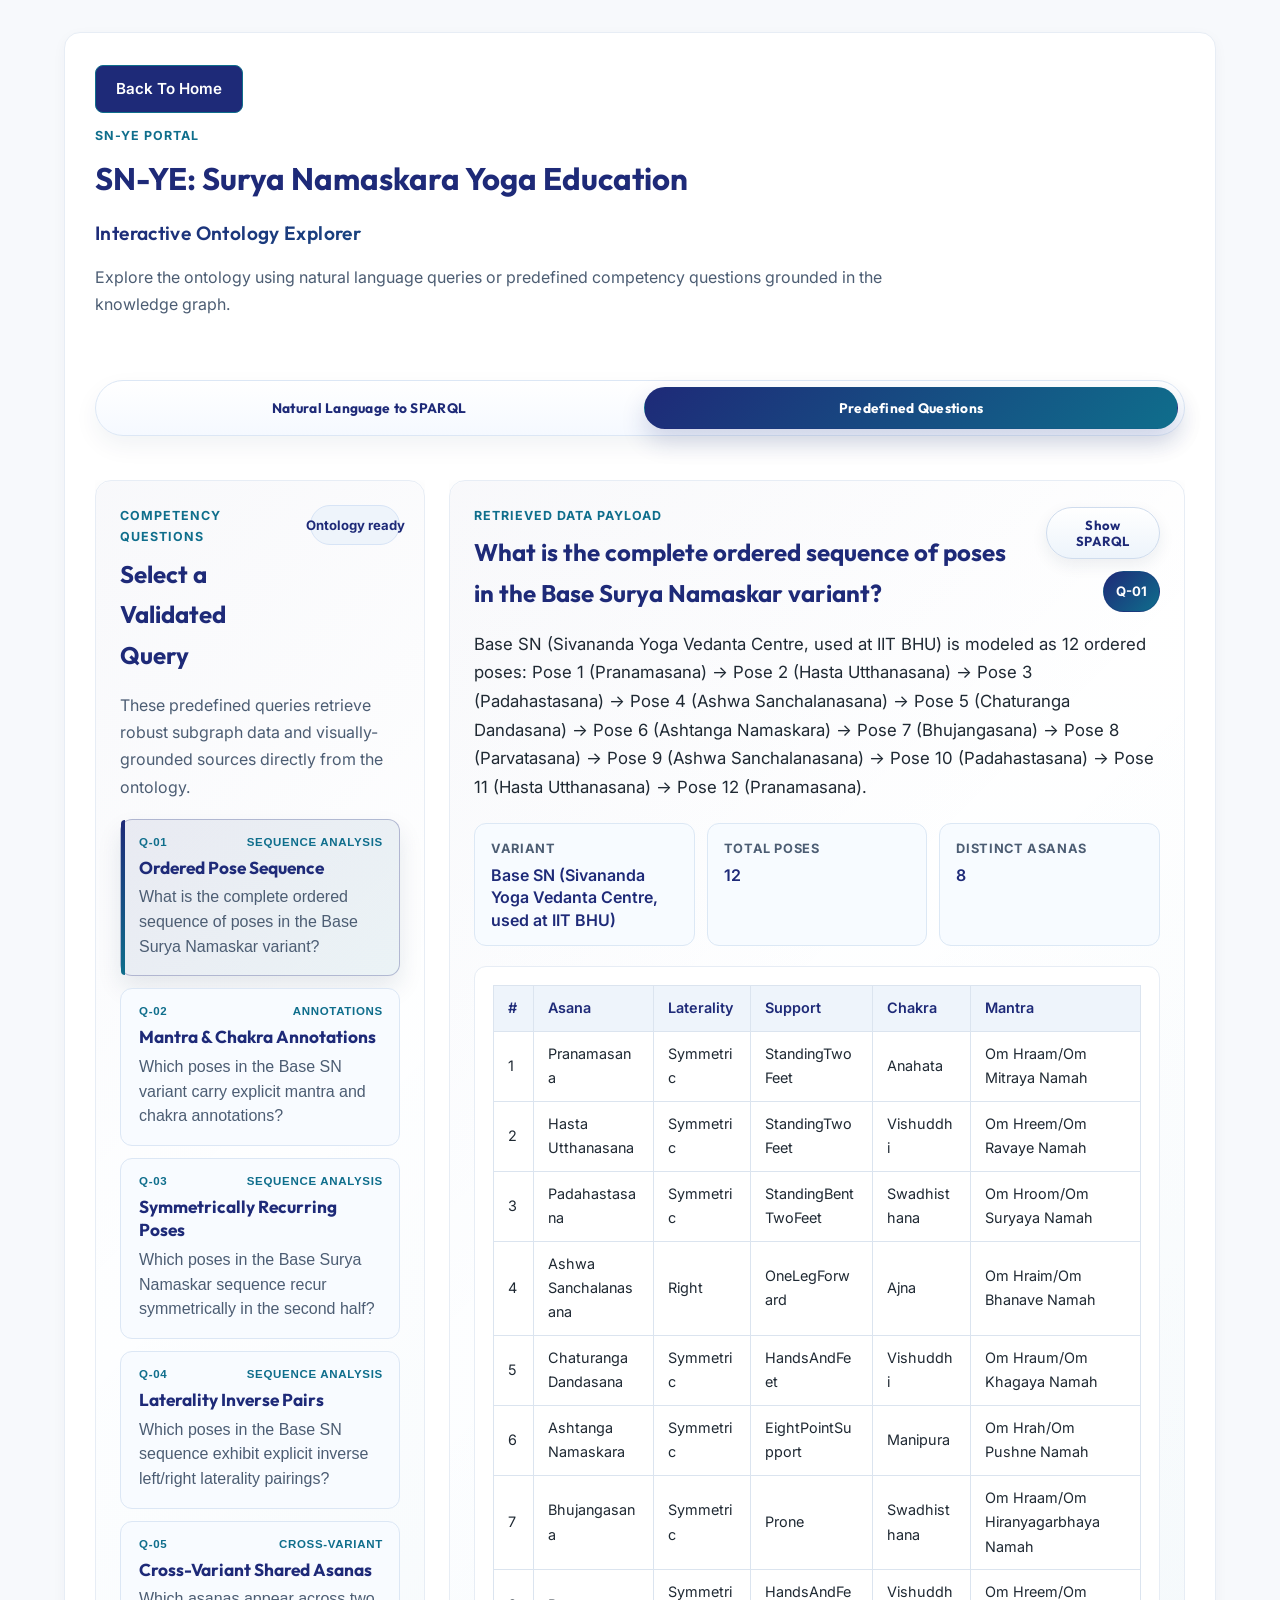
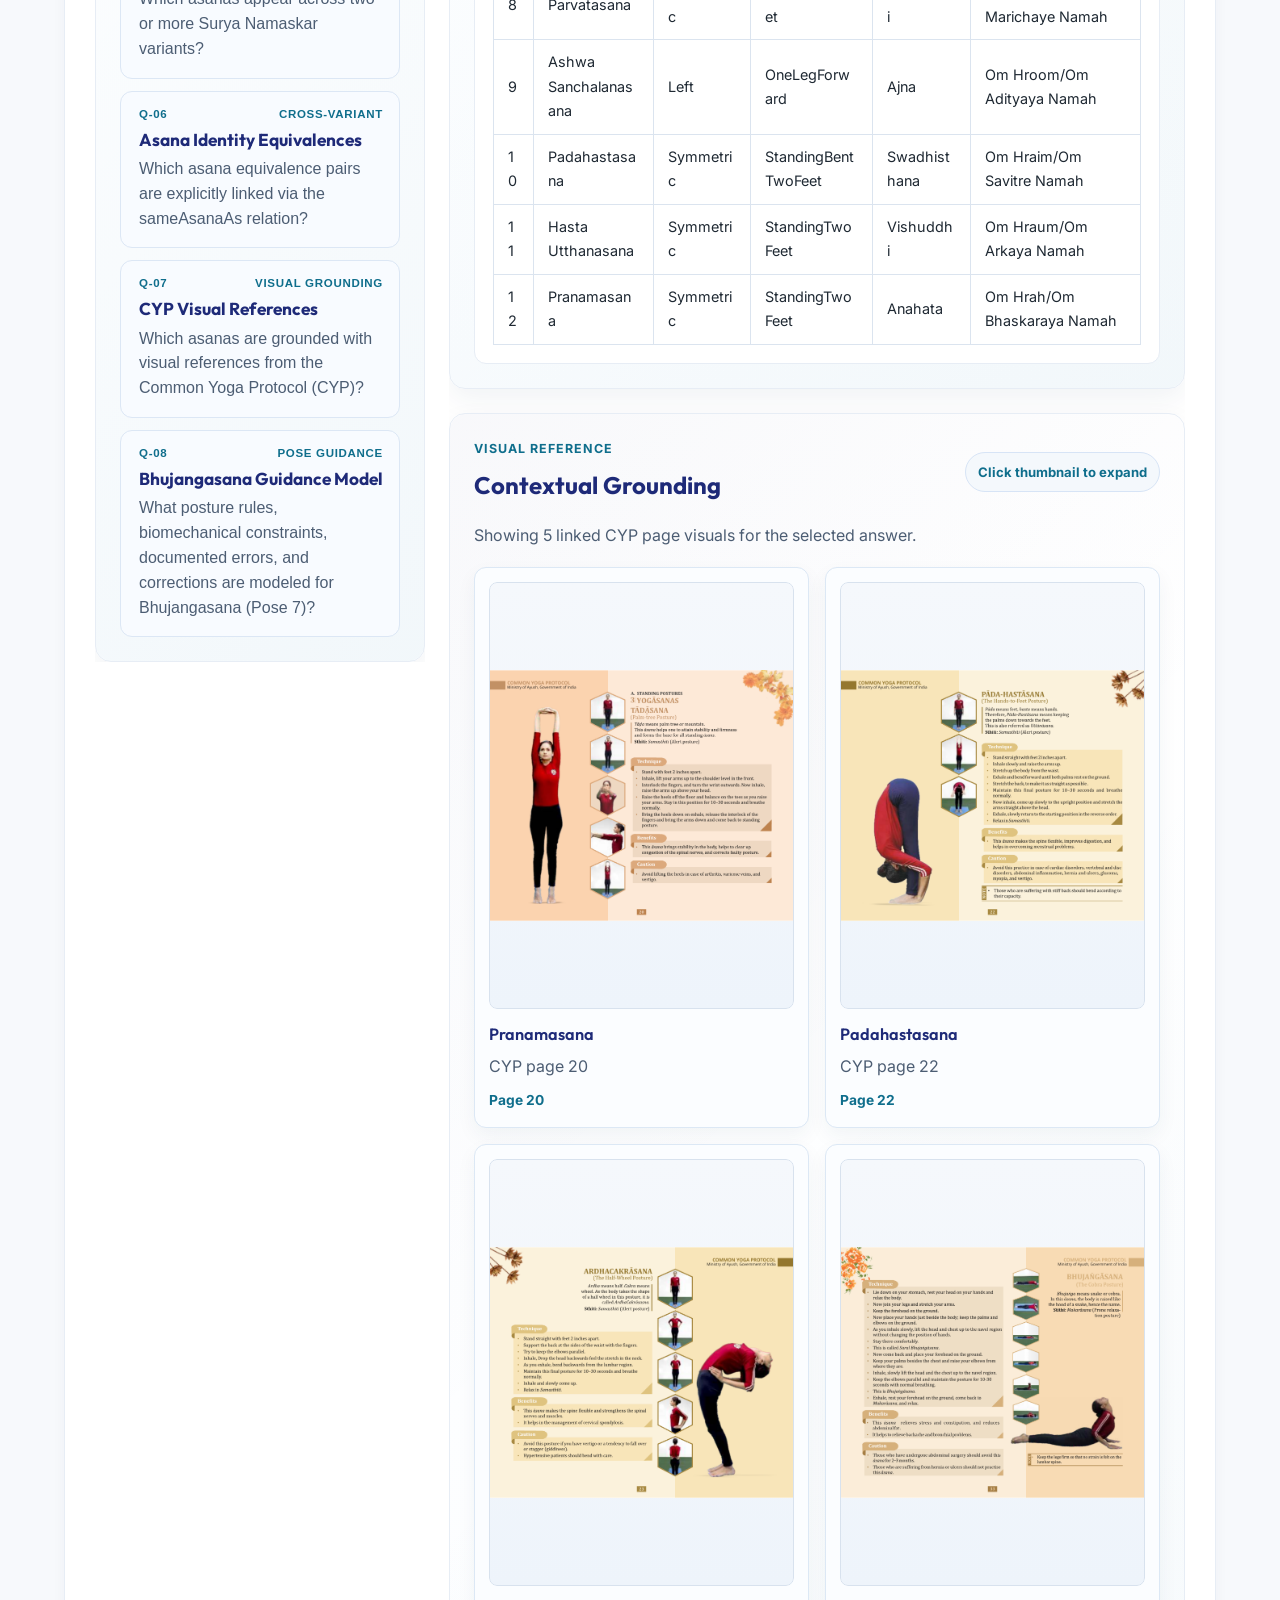
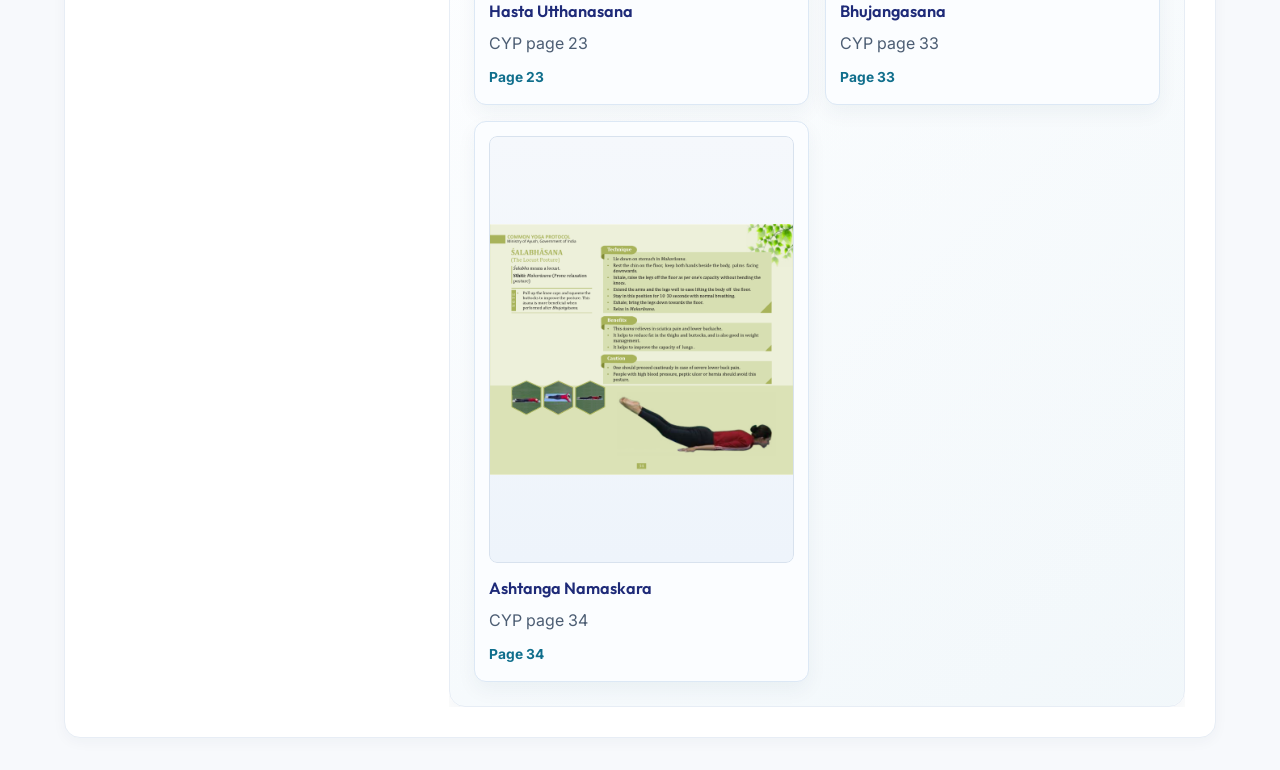
==== education.html @ 4c8fc82f "update" ====
<!DOCTYPE html>
<html lang="en">
<head>
  <meta charset="UTF-8" />
  <meta name="viewport" content="width=device-width, initial-scale=1.0" />
  <title>SN-YE | Surya Namaskar Yoga Education</title>
  <meta
    name="description"
    content="Surya Namaskar learning workspace with ontology-grounded answers and visual references."
  />
  <link rel="stylesheet" href="css/style.css" />
  <link rel="stylesheet" href="css/education.css" />
  <style>
    /* Ensure content centers nicely without sidebar layout */
    .education-content--workspace {
      margin-left: 0;
      width: 100%;
      padding: 32px 5vw;
    }
    .education-workspace-header {
      flex-direction: column;
      gap: 12px;
      margin-bottom: 24px;
    }
    .education-workspace-actions {
      align-self: flex-start;
    }
  </style>
</head>
<body class="education-page education-body education-body--workspace">
  <div class="container education-container education-container--workspace">
    <main class="content education-content education-content--workspace">
      <section
        class="visible education-workspace education-workspace--page"
        data-education-app
        data-ontology-src="models/master.owl?v=enrichment_v1"
        data-cyp-image-base="images/cyp-pages"
      >
        <div class="education-workspace-shell">
          <header class="education-workspace-header">
            <div class="education-workspace-actions">
              <a class="btn btn-outline" href="index.html">Back To Home</a>
            </div>
            <div class="education-workspace-heading">
              <p class="education-kicker">SN-YE Portal</p>
              <h1>SN-YE: Surya Namaskara Yoga Education</h1>
              <p class="education-subtitle">Interactive Ontology Explorer</p>
              <p class="education-panel-copy education-workspace-copy">
                Explore the ontology using natural language queries or predefined competency questions grounded in the knowledge graph.
              </p>
            </div>
          </header>

          <div class="education-workspace-switch" role="tablist" aria-label="Workspace mode" style="margin-bottom: 24px;">
            <button
              type="button"
              class="education-workspace-switch-button"
              id="education-mode-custom"
              data-workspace-mode="custom"
              aria-pressed="true"
            >
              Natural Language to SPARQL
            </button>
            <button
              type="button"
              class="education-workspace-switch-button"
              id="education-mode-predefined"
              data-workspace-mode="predefined"
              aria-pressed="false"
            >
              Predefined Questions
            </button>
          </div>

          <div class="education-layout-container">
            
            <!-- Natural Language Interface - Left/Right State Flow -->
            <div id="nl-interface-wrapper" class="education-layout" data-mode="custom" style="display: none; width: 100%;">
              
              <!-- LEFT PANE: Composer -->
              <aside class="education-questions-column" id="nl-interface-column">
                <div class="education-panel education-composer-panel" id="education-composer-panel" style="margin: 0; height: 100%;">
                  <div class="education-panel-header education-panel-header--spread">
                    <div>
                      <p class="education-kicker">Natural Language Interface</p>
                      <h2>Query the Knowledge Graph</h2>
                    </div>
                  </div>

                  <p class="education-panel-copy">
                    This framework interprets your natural language prompts and translates them into structured SPARQL queries against the Surya Namaskar Ontology. 
                  </p>

                  <form class="education-composer-form" id="education-ai-form" aria-label="Custom natural language question composer">
                    <div class="education-composer-config-grid">
                      <div class="education-composer-field">
                        <label class="education-composer-label" for="education-api-key">Gemini API key</label>
                        <input
                          id="education-api-key"
                          class="education-composer-input"
                          name="education-api-key"
                          type="password"
                          spellcheck="false"
                          autocomplete="off"
                          placeholder="Paste your Gemini API key"
                        />
                        <p class="education-panel-copy" style="margin-top: 8px; margin-bottom: 0; font-size: 0.92rem;">
                          Stored only in this browser via local storage. It is not committed to GitHub.
                        </p>
                      </div>
                      <div class="education-composer-field">
                        <label class="education-composer-label" for="education-ai-model">Model configuration</label>
                        <select id="education-ai-model" class="education-composer-select" name="education-ai-model">
                          <option value="gemma-4-31b-it" selected>gemma-4-31b-it</option>
                          <option value="gemma-4-26b-a4b-it">gemma-4-26b-a4b-it</option>
                          <option value="gemma-2-27b-it">gemma-2-27b-it</option>
                          <option value="gemini-2.5-flash">gemini-2.5-flash</option>
                          <option value="gemini-2.5-flash-lite">gemini-2.5-flash-lite</option>
                          <option value="gemini-2.5-pro">gemini-2.5-pro</option>
                          <option value="gemini-2.0-flash">gemini-2.0-flash</option>
                          <option value="gemini-1.5-pro">gemini-1.5-pro</option>
                        </select>
                      </div>
                    </div>

                    <label class="education-composer-label" for="education-ai-question">Input prompt</label>
                    <textarea
                      id="education-ai-question"
                      class="education-composer-input"
                      name="education-ai-question"
                      rows="4"
                      spellcheck="false"
                      placeholder="Type your natural language query here..."
                    ></textarea>

                    <div class="education-composer-actions" aria-label="Composer actions">
                      <button type="button" class="education-composer-button education-composer-button--ghost" id="education-ai-clear">Clear</button>
                      <button type="button" class="education-composer-button education-composer-button--primary" id="education-ai-generate">Send request</button>
                    </div>
                    <div id="education-nl-error" class="education-error" hidden style="margin-top: 16px; color: var(--text-color); background: rgba(255, 0, 0, 0.1); padding: 8px; border-radius: var(--radius-sm); border-left: 4px solid red;"></div>
                  </form>
                </div>
              </aside>

              <!-- RIGHT PANE: 3-State Display Flow -->
              <div class="education-response-column">
                
                <!-- STATE 1: Welcome / Example Questions -->
                <div id="nl-state-welcome" class="education-panel nl-state-panel" style="display: flex;">
                  <div class="education-panel-header">
                    <div>
                      <p class="education-kicker">Getting Started</p>
                      <h2>Example Queries</h2>
                    </div>
                  </div>
                  <div class="education-panel-copy" style="flex: 1;">
                    <p>Select a model and enter a natural language prompt on the left to begin generating custom queries dynamically. If you're not sure where to start, try these tested examples:</p>
                    <ul style="margin-top: 16px; margin-left: 20px; line-height: 1.6; color: var(--text-color);">
                      <li>"What is the ordered sequence of poses in the Base Surya Namaskar (Sivananda) variant?"</li>
                      <li>"What rules and common errors are documented for Bhujangasana (Pose 7)?"</li>
                      <li>"Which poses in Base SN carry mantra and chakra annotations?"</li>
                      <li>"Compare the pose counts across all three variants (Base SN, V1, V2, V3)."</li>
                      <li>"Which asanas are shared across multiple variants?"</li>
                      <li>"What is the ordered pose sequence for V1 (Krishnamacharya)?"</li>
                      <li>"Which poses exhibit inverse left/right laterality pairings?"</li>
                      <li>"Which asanas have linked CYP (Common Yoga Protocol) visual references?"</li>
                    </ul>
                  </div>
                </div>

                <!-- STATE 2: SPARQL Generation Review -->
                <div id="nl-state-sparql" class="education-panel nl-state-panel" style="display: none;">
                  <div class="education-panel-header education-panel-header--spread">
                    <div>
                      <p class="education-kicker">Generated SPARQL Query</p>
                      <h2>Query Review</h2>
                    </div>
                    <button type="button" class="education-inline-button education-inline-button--primary" id="education-ai-run">Run Query</button>
                  </div>
                  <pre id="education-nl-sparql" class="education-code" style="flex: 1; border-radius: var(--radius-sm); margin-top: 8px;"></pre>
                </div>

                <!-- STATE 3: Analysis & Results -->
                <div id="nl-state-results" class="education-panel education-answer-panel nl-state-panel" style="display: none;">
                  <div class="education-panel-header education-panel-header--spread">
                    <div>
                      <p class="education-kicker">Data Artifact</p>
                      <h2>Execution Results</h2>
                    </div>
                    <button type="button" class="education-inline-button education-inline-button--ghost" id="nl-toggle-sparql">View SPARQL</button>
                  </div>

                  <button type="button" class="education-composer-button education-composer-button--primary" id="education-ai-explain" style="margin-bottom: 24px;">
                    Generate NL Explanation
                  </button>

                  <!-- The purple highlight box for LLM explanation -->
                  <div class="llm-explanation-box" id="education-nl-explanation" style="display: none; margin-top: 0; margin-bottom: 24px;">
                    <strong>Explanation:</strong> <span id="education-nl-explanation-text"></span>
                  </div>

                  <div class="education-facts" id="education-nl-facts" aria-label="Answer facts"></div>
                  <div class="education-sections" id="education-nl-sections" aria-label="Answer details"></div>
                </div>

              </div>

            </div>

            <!-- Predefined Questions Layout (Left questions, Right answers) -->
            <div id="predefined-interface-wrapper" class="education-layout" data-mode="predefined" style="display: none; width: 100%;">
              <aside class="education-questions-column">
                <div class="education-panel education-panel--fill" id="education-predefined-panel" style="margin: 0; height: 100%;">
                  <div class="education-panel-header">
                    <div>
                      <p class="education-kicker">Competency Questions</p>
                      <h2>Select a Validated Query</h2>
                    </div>
                    <span class="education-status-pill" id="education-status">Loading ontology</span>
                  </div>

                  <p class="education-panel-copy">
                    These predefined queries retrieve robust subgraph data and visually-grounded sources directly from the ontology.
                  </p>

                  <div id="education-question-list" class="education-question-list" aria-label="Suggested education questions"></div>
                </div>
              </aside>

              <div class="education-response-column">
                <div class="education-panel education-answer-panel">
                  <div class="education-panel-header education-panel-header--spread">
                    <div>
                      <p class="education-kicker">Retrieved Data Payload</p>
                      <h2 id="education-answer-title">Select a query...</h2>
                    </div>
                    <div class="education-answer-header-actions">
                      <button
                        type="button"
                        class="education-answer-toggle"
                        id="education-answer-view-toggle"
                        aria-pressed="false"
                      >
                        Show Ontology Data Object
                      </button>
                      <span class="education-question-id" id="education-active-question-id">-</span>
                    </div>
                  </div>

                  <div class="education-answer-scroll" id="education-answer-content">
                    <p id="education-answer-text" class="education-answer-lede"></p>
                    <div id="education-facts" class="education-facts" aria-label="Answer facts"></div>
                    <div id="education-sections" class="education-sections" aria-label="Answer details"></div>
                    <div id="education-error" class="education-error" hidden></div>
                  </div>

                  <div class="education-query-view" id="education-query-view" hidden>
                    <div class="education-query-box">
                      <div class="education-query-box-header">
                        <p class="education-kicker">Source SPARQL Template</p>
                        <div class="education-query-actions">
                          <span class="education-query-note" id="education-query-note">Local evaluation</span>
                          <button type="button" class="education-inline-button" id="education-query-run" disabled aria-disabled="true">Examine Evaluator execution</button>
                        </div>
                      </div>
                      <pre id="education-sparql" class="education-code"></pre>
                    </div>
                  </div>
                </div>

                <div class="education-panel education-visual-panel" id="education-visual-panel">
                  <div class="education-panel-header education-panel-header--spread">
                    <div>
                      <p class="education-kicker">Visual Reference</p>
                      <h2>Contextual Grounding</h2>
                    </div>
                    <span class="education-status-pill education-status-pill--subtle">Click thumbnail to expand</span>
                  </div>

                  <div class="education-visual-scroll">
                    <p id="education-visual-note" class="education-panel-copy">
                      Visual references directly attached to the modeled entities will be displayed here.
                    </p>
                    <div id="education-visuals" class="education-visuals" aria-label="Linked CYP visual references"></div>
                  </div>
                </div>
              </div>
            </div>

          </div>
        </div>
      </section>
    </main>
  </div>

  <div
    class="education-lightbox"
    id="education-lightbox"
    hidden
    aria-hidden="true"
    role="dialog"
    aria-label="Expanded CYP page visual"
  >
    <button
      type="button"
      class="education-lightbox-close"
      id="education-lightbox-close"
      aria-label="Close expanded visual"
    >
      ×
    </button>
    <figure class="education-lightbox-figure">
      <img id="education-lightbox-image" alt="" />
      <figcaption id="education-lightbox-caption"></figcaption>
    </figure>
  </div>

  <script src="js/ontology-graph.js"></script>
  <script src="js/education-data.js"></script>
  <script src="js/education-ai.js"></script>
  <script src="js/education.js"></script>
</body>
</html>
---- css/style.css ----
@import url('https://fonts.googleapis.com/css2?family=Inter:wght@300;400;500;600;700&family=Outfit:wght@400;600;800&display=swap');

:root {
  --bg-color: #f7f9fc;
  --panel-bg: #ffffff;
  --panel-border: #e7edf5;
  --text-primary: #1f2933;
  --text-secondary: #4c5d73;
  --accent-color: #1e2a78;
  --accent-secondary: #0f6e8c;
  
  --font-main: 'Inter', "Segoe UI", Arial, sans-serif;
  --font-heading: 'Outfit', "Segoe UI", Arial, sans-serif;
  
  --transition-smooth: all 0.3s ease;
  --radius-lg: 16px;
  --radius-md: 12px;
  --radius-sm: 8px;
}

* {
  margin: 0;
  padding: 0;
  box-sizing: border-box;
}

body {
  font-family: var(--font-main);
  background-color: var(--bg-color);
  color: var(--text-primary);
  line-height: 1.7;
  overflow-x: hidden;
}

.bg-blobs {
  display: none;
}

/* Layout */
.container {
  display: flex;
  min-height: 100vh;
  margin: 0;
}

/* Sidebar */
.sidebar {
  width: 280px;
  position: fixed;
  height: 100vh;
  padding: 32px 24px;
  background: linear-gradient(180deg, #1e2a78 0%, #16324f 100%);
  color: #ffffff;
  display: flex;
  flex-direction: column;
  z-index: 100;
  box-shadow: 2px 0 14px rgba(0, 0, 0, 0.08);
  overflow-y: auto;
}

.sidebar-brand {
  margin-bottom: 40px;
}

.sidebar h2 {
  font-family: var(--font-heading);
  font-size: 1.4rem;
  font-weight: 700;
  color: #ffffff;
  line-height: 1.3;
  border-bottom: none;
  padding-bottom: 0;
  margin-bottom: 0;
}

.sidebar nav {
  display: flex;
  flex-direction: column;
  gap: 8px;
}

.sidebar nav a {
  color: #e5eefc;
  text-decoration: none;
  font-size: 0.95rem;
  font-weight: 500;
  padding: 10px 14px;
  border-radius: var(--radius-sm);
  transition: var(--transition-smooth);
  display: flex;
  align-items: center;
}

.sidebar nav a:hover, .sidebar nav a.active {
  background: rgba(255, 255, 255, 0.12);
  color: #ffffff;
  transform: translateX(4px);
}

/* Main Content */
.content {
  flex: 1;
  margin-left: 280px;
  padding: 50px 5vw;
  max-width: 1800px; /* allows dynamic wider expansion */
  width: 100%;
}

/* Keyword Highlights */
.keyword-highlight {
  background-color: #eef4fb;
  color: #0f6e8c;
  padding: 2px 6px;
  border-radius: 4px;
  font-weight: 600;
}

section {
  background: var(--panel-bg);
  border: 1px solid var(--panel-border);
  border-radius: var(--radius-lg);
  padding: 32px 40px;
  margin-bottom: 32px;
  box-shadow: 0 4px 14px rgba(22, 50, 79, 0.04);
  opacity: 1;
  transform: translateY(0);
}

.tab-section {
  display: none;
}

.tab-section.active-tab {
  display: block;
  opacity: 1;
  transform: translateY(0);
}

h1 {
  font-family: var(--font-heading);
  font-size: 2.5rem;
  font-weight: 700;
  color: var(--accent-color);
  margin-bottom: 8px;
}

h2 {
  font-family: var(--font-heading);
  font-size: 1.8rem;
  font-weight: 700;
  color: var(--accent-color);
  margin-bottom: 24px;
  padding-bottom: 12px;
  border-bottom: 2px solid #dce7f5;
}

h3 {
  font-family: var(--font-heading);
  font-size: 1.3rem;
  font-weight: 600;
  margin-bottom: 12px;
  margin-top: 24px;
  color: var(--accent-secondary);
}

p, li {
  font-size: 1rem;
  color: var(--text-primary);
  margin-bottom: 14px;
}

ul {
  padding-left: 24px;
  margin-bottom: 20px;
}

ul li {
  margin-bottom: 8px;
}

strong {
  color: var(--accent-color);
  font-weight: 600;
}

/* Glass Panels (Now solid boxes) */
.glass-panel {
  background: #f9fbfe;
  border: 1px solid #dfe8f3;
  border-radius: var(--radius-md);
  padding: 24px;
  margin-bottom: 24px;
}

/* Buttons */
.btn {
  display: inline-flex;
  align-items: center;
  justify-content: center;
  padding: 10px 20px;
  background: linear-gradient(135deg, #1e2a78 0%, #0f6e8c 100%);
  color: #ffffff;
  text-decoration: none;
  font-weight: 600;
  font-size: 0.95rem;
  border-radius: var(--radius-sm);
  transition: var(--transition-smooth);
  border: none;
  cursor: pointer;
}

.btn:hover {
  transform: translateY(-2px);
  box-shadow: 0 6px 16px rgba(30, 42, 120, 0.15);
  opacity: 0.95;
}

.btn-outline {
  background: transparent;
  border: 1px solid var(--accent-secondary);
  color: var(--accent-secondary);
}

.btn-outline:hover {
  background: var(--accent-secondary);
  color: #ffffff;
}

/* Files Grid */
.files-grid {
  display: grid;
  grid-template-columns: repeat(auto-fit, minmax(280px, 1fr));
  gap: 20px;
}

/* SPARQL Queries & Data Tables */
.query-block {
  margin-bottom: 24px;
  background: #ffffff;
  border: 1px solid var(--panel-border);
  border-radius: var(--radius-md);
  overflow: hidden;
  box-shadow: 0 2px 8px rgba(22, 50, 79, 0.03);
}

.query-header {
  padding: 16px 20px;
  background: #f9fbfe;
  border-bottom: 1px solid var(--panel-border);
  cursor: pointer;
  display: flex;
  justify-content: space-between;
  align-items: center;
  transition: background 0.2s ease;
}

.query-header:hover {
  background: #f0f4f9;
}

.query-header h3 {
  margin: 0;
  font-size: 1.1rem;
  color: var(--accent-color);
}

.query-icon {
  transition: transform 0.3s ease;
  color: var(--accent-color);
}

.query-content {
  display: grid;
  grid-template-columns: 1fr 1fr;
  max-height: 0;
  overflow: hidden;
  transition: max-height 0.4s ease;
}

.query-block.open .query-content {
  max-height: 2000px;
}

.query-block.open .query-icon {
  transform: rotate(180deg);
}

.code-box {
  padding: 20px;
  border-right: 1px solid var(--panel-border);
  background: #f4f7fb;
}

.code-box pre {
  font-family: 'Courier New', Courier, monospace;
  font-size: 0.9rem;
  color: #1f2933;
  overflow-x: auto;
  white-space: pre-wrap;
}

.code-box code {
  color: #1e2a78;
  background: transparent;
  padding: 0;
}

.data-box {
  padding: 20px;
  background: #ffffff;
}

.data-box h4 {
  font-family: var(--font-heading);
  font-size: 1rem;
  color: var(--accent-color);
  margin-bottom: 12px;
  display: flex;
  align-items: center;
  gap: 8px;
}

table {
  width: 100%;
  border-collapse: collapse;
  font-size: 0.9rem;
}

th, td {
  padding: 10px 14px;
  text-align: left;
  border: 1px solid #dbe4ef;
}

th {
  background: #eef4fb;
  color: var(--accent-color);
  font-weight: 600;
}

td {
  color: var(--text-primary);
  word-break: break-word;
}

tr:hover td {
  background: #f9fbfe;
}

/* Image Visuals */
.visual-block {
  text-align: center;
  margin-bottom: 30px;
  background: #f9fbfe;
  border: 1px solid #dfe8f3;
  border-radius: var(--radius-md);
  padding: 24px;
}

.visual-block img {
  width: 100%;
  max-width: 450px;
  border-radius: var(--radius-sm);
  border: 1px solid #d8e2ee;
  box-shadow: 0 4px 12px rgba(22, 50, 79, 0.08);
  display: block;
  margin: 16px auto 0 auto;
}

/* Responsive */
@media (max-width: 992px) {
  .sidebar {
    width: 240px;
  }
  .content {
    margin-left: 240px;
    padding: 30px 40px;
  }
  .query-content {
    grid-template-columns: 1fr;
  }
  .code-box {
    border-right: none;
    border-bottom: 1px solid var(--panel-border);
  }
}

@media (max-width: 768px) {
  .container {
    flex-direction: column;
  }
  .sidebar {
    position: relative;
    width: 100%;
    height: auto;
    padding: 20px;
    box-shadow: none;
  }
  .content {
    margin-left: 0;
    padding: 20px;
  }
}

/* Ontology Cards */
.cards-grid {
  display: grid;
  grid-template-columns: repeat(auto-fill, minmax(240px, 1fr));
  gap: 16px;
  margin-bottom: 32px;
}

.ontology-card {
  background: #ffffff;
  border-radius: var(--radius-sm);
  padding: 16px 20px;
  box-shadow: 0 2px 8px rgba(22, 50, 79, 0.04);
  border: 1px solid var(--panel-border);
  transition: var(--transition-smooth);
}

.ontology-card:hover {
  transform: translateY(-2px);
  box-shadow: 0 6px 16px rgba(22, 50, 79, 0.08);
}

.ontology-card h4 {
  font-family: var(--font-heading);
  font-size: 1.05rem;
  color: var(--text-primary);
  margin-bottom: 6px;
  margin-top: 0;
}

.ontology-card p {
  font-size: 0.9rem;
  color: var(--text-secondary);
  line-height: 1.5;
  margin-bottom: 0;
}

.ontology-card.border-blue {
  border-top: 4px solid #1e2a78;
  background: linear-gradient(to bottom, #f3f6fc, #ffffff);
}
.ontology-card.border-blue h4 { color: #1e2a78; }

.ontology-card.border-green {
  border-top: 4px solid #0f6e8c;
  background: linear-gradient(to bottom, #f0f7f9, #ffffff);
}
.ontology-card.border-green h4 { color: #0f6e8c; }

.ontology-card.border-orange {
  border-top: 4px solid #d97706;
  background: linear-gradient(to bottom, #fff8f0, #ffffff);
}
.ontology-card.border-orange h4 { color: #d97706; }

/* Metadata & Use Case Enhancements */
.metadata-grid {
  display: grid;
  grid-template-columns: repeat(auto-fit, minmax(200px, 1fr));
  gap: 16px;
  margin-bottom: 24px;
}
.meta-card {
  background: #ffffff;
  border: 1px solid var(--panel-border);
  padding: 16px;
  border-radius: var(--radius-sm);
  border-left: 4px solid var(--accent-color);
}
.meta-card span {
  display: block;
  font-size: 0.85rem;
  color: var(--text-secondary);
  text-transform: uppercase;
  letter-spacing: 0.5px;
  margin-bottom: 4px;
  font-weight: 600;
}
.meta-card strong {
  font-size: 1.1rem;
  color: var(--text-primary);
}

.namespace-list {
  background: #f4f7fb;
  padding: 16px;
  border-radius: var(--radius-sm);
  border: 1px solid var(--panel-border);
}
.namespace-list p { margin-bottom: 8px; font-weight: 600; color: var(--accent-color); }
.namespace-list ul { margin: 0; list-style: none; padding: 0; }
.namespace-list li { margin-bottom: 8px; font-family: 'Courier New', monospace; font-size: 0.9rem; border-bottom: 1px dashed #dce7f5; padding-bottom: 8px; }
.namespace-list li:last-child { border-bottom: none; margin-bottom: 0; padding-bottom: 0; }
.namespace-list code { font-weight: 700; display: inline-block; width: 60px; }

.variant-tags {
  display: flex;
  flex-wrap: wrap;
  gap: 10px;
  margin-top: 16px;
}
.tag {
  background: #eef4fb;
  color: var(--accent-secondary);
  padding: 8px 16px;
  border-radius: 20px;
  font-size: 0.95rem;
  font-weight: 500;
  border: 1px solid #dce7f5;
  transition: all 0.2s ease;
}
.tag:hover {
  background: var(--accent-secondary);
  color: white;
}

.usecase-grid {
  display: grid;
  grid-template-columns: repeat(auto-fill, minmax(320px, 1fr));
  gap: 20px;
}
.usecase-card {
  display: flex;
  align-items: flex-start;
  gap: 16px;
  background: #ffffff;
  padding: 24px;
  border-radius: var(--radius-md);
  border: 1px solid var(--panel-border);
  transition: var(--transition-smooth);
}
.usecase-card:hover {
  transform: translateY(-4px);
  box-shadow: 0 8px 24px rgba(22, 50, 79, 0.08);
  border-color: #0f6e8c;
}
.usecase-icon {
  font-size: 1.8rem;
  background: #f9fbfe;
  width: 54px;
  height: 54px;
  display: flex;
  align-items: center;
  justify-content: center;
  border-radius: 50%;
  flex-shrink: 0;
  border: 1px solid #e7edf5;
}
.usecase-card p {
  margin: 0;
  font-weight: 500;
  line-height: 1.5;
  color: var(--text-primary);
}

/* Visuals Grid layout */
.visuals-grid {
  display: grid;
  grid-template-columns: 1fr 1fr;
  gap: 32px;
}
.visual-block {
  margin-top: 0 !important;
  margin-bottom: 0 !important;
  display: flex;
  flex-direction: column;
}
.visual-block img {
  max-width: 100% !important;
  margin-top: 16px;
  background: white;
}
@media (max-width: 1200px) {
  .visuals-grid {
    grid-template-columns: 1fr;
  }
}

/* Lightbox Modal */
.lightbox {
  display: none;
  position: fixed;
  z-index: 9999;
  padding-top: 50px;
  left: 0;
  top: 0;
  width: 100%;
  height: 100%;
  background-color: rgba(0, 0, 0, 0.9);
  overflow: auto;
}
.lightbox-content {
  margin: auto;
  display: block;
  max-width: 90%;
  max-height: 90vh;
  object-fit: contain;
  animation: zoomIn 0.3s ease;
}
.lightbox-close {
  position: absolute;
  top: 30px;
  right: 40px;
  color: #fff;
  font-size: 40px;
  font-weight: bold;
  cursor: pointer;
  transition: 0.2s;
}
.lightbox-close:hover {
  color: #bbb;
}
@keyframes zoomIn {
  from {transform: scale(0.9); opacity: 0;}
  to {transform: scale(1); opacity: 1;}
}

.expandable-img {
  cursor: zoom-in;
  transition: transform 0.2s;
}
.expandable-img:hover {
  transform: scale(1.02);
  box-shadow: 0 8px 24px rgba(22, 50, 79, 0.12);
}

.btn {
  display: inline-block;
  padding: 10px 20px;
  background: var(--accent-color);
  color: #ffffff !important;
  text-decoration: none;
  border-radius: var(--radius-sm);
  font-weight: 600;
  font-size: 0.95rem;
  transition: all 0.2s ease;
  margin-top: 4px;
}
.btn:hover {
  background: var(--accent-secondary);
  transform: translateY(-1px);
}

.btn-sm {
  padding: 6px 14px;
  font-size: 0.85rem;
  font-weight: 500;
  display: inline-block;
}
---- css/education.css ----
.education-page,
.education-body--landing,
.education-body--workspace {
  min-height: 100%;
  overflow-x: hidden;
  overflow-y: auto;
}

.education-container {
  min-height: 100vh;
  height: auto;
}

.education-sidebar {
  z-index: 120;
}

.education-content {
  position: relative;
}

.education-content--landing,
.education-content--workspace {
  display: flex;
  align-items: stretch;
  min-height: auto;
  height: auto;
  max-width: 100%;
  padding: 32px 4.5vw;
  overflow: visible;
}

.education-overview--landing,
.education-workspace--page {
  width: 100%;
  max-width: 100%;
  min-height: 0;
  margin-bottom: 0;
  opacity: 1;
  transform: none;
}

.education-sidebar-card {
  margin-top: 18px;
  padding: 18px;
  border: 1px solid rgba(255, 255, 255, 0.14);
  border-radius: var(--radius-md);
  background: rgba(255, 255, 255, 0.08);
  box-shadow: inset 0 1px 0 rgba(255, 255, 255, 0.05);
}

.education-sidebar-card p:last-child {
  margin-bottom: 0;
}

.education-sidebar-label {
  margin-bottom: 8px;
  color: #dbe7ff;
  font-size: 0.78rem;
  font-weight: 700;
  letter-spacing: 0.08em;
  text-transform: uppercase;
}

.education-sidebar-card p,
.education-sidebar-card code {
  color: #f1f6ff;
}

.education-sidebar-tags {
  display: flex;
  flex-wrap: wrap;
  gap: 8px;
}

.education-sidebar-tags span {
  padding: 7px 12px;
  border-radius: 999px;
  background: rgba(255, 255, 255, 0.14);
  border: 1px solid rgba(255, 255, 255, 0.16);
  color: #ffffff;
  font-size: 0.82rem;
  font-weight: 600;
}

.education-overview {
  position: relative;
  overflow: auto;
}

.education-overview::before {
  content: "";
  position: absolute;
  right: -140px;
  top: -90px;
  width: 360px;
  height: 360px;
  border-radius: 50%;
  background: radial-gradient(circle, rgba(15, 110, 140, 0.16), transparent 68%);
  pointer-events: none;
}

.education-overview::after {
  content: "";
  position: absolute;
  left: -120px;
  bottom: -140px;
  width: 320px;
  height: 320px;
  border-radius: 50%;
  background: radial-gradient(circle, rgba(30, 42, 120, 0.1), transparent 70%);
  pointer-events: none;
}

.education-landing-shell {
  position: relative;
  z-index: 1;
  display: flex;
  flex-direction: column;
  gap: 24px;
  width: 100%;
  max-width: 100%;
  min-height: 100%;
}

.education-landing-hero {
  display: grid;
  grid-template-columns: minmax(0, 1.35fr) minmax(320px, 0.95fr);
  gap: 24px;
  align-items: stretch;
}

.education-landing-copy {
  display: flex;
  flex-direction: column;
}

.education-subtitle {
  max-width: 760px;
  color: var(--accent-color);
  font-family: var(--font-heading);
  font-size: 1.2rem;
  font-weight: 600;
  letter-spacing: 0.02em;
  margin-top: 4px;
  background: linear-gradient(135deg, #1e2a78 0%, #0f6e8c 100%);
  -webkit-background-clip: text;
  -webkit-text-fill-color: transparent;
  background-clip: text;
}

.education-intro-panel {
  position: relative;
  overflow: hidden;
}

.education-intro-panel::after {
  content: "";
  position: absolute;
  inset: 0;
  background: linear-gradient(90deg, rgba(30, 42, 120, 0.03), transparent 42%, rgba(15, 110, 140, 0.05));
  pointer-events: none;
}

.education-cta-row {
  display: flex;
  flex-wrap: wrap;
  gap: 14px;
}

.education-landing-summary {
  display: grid;
  gap: 16px;
}

.education-landing-grid {
  display: grid;
  grid-template-columns: repeat(3, minmax(0, 1fr));
  gap: 16px;
}

.education-highlight-card {
  padding: 22px;
  border-radius: var(--radius-lg);
  border: 1px solid #dce7f5;
  background: linear-gradient(180deg, #ffffff 0%, #f9fcff 100%);
  box-shadow: 0 10px 28px rgba(22, 50, 79, 0.05);
}

.education-highlight-card span {
  display: inline-block;
  margin-bottom: 10px;
  color: var(--accent-secondary);
  font-size: 0.78rem;
  font-weight: 700;
  letter-spacing: 0.08em;
  text-transform: uppercase;
}

.education-highlight-card strong {
  display: block;
  margin-bottom: 8px;
  color: var(--accent-color);
  font-family: var(--font-heading);
  font-size: 1.3rem;
  line-height: 1.25;
}

.education-highlight-card p {
  margin-bottom: 0;
  color: var(--text-secondary);
}

.education-highlight-card--primary {
  background: linear-gradient(135deg, rgba(30, 42, 120, 0.08), rgba(15, 110, 140, 0.1));
  border-color: rgba(30, 42, 120, 0.2);
}

.education-journey-panel {
  margin-bottom: 0;
}

.education-journey-header {
  display: flex;
  align-items: flex-start;
  justify-content: space-between;
  gap: 16px;
  margin-bottom: 20px;
}

.education-journey-header h2 {
  margin-bottom: 0;
  padding-bottom: 0;
  border-bottom: none;
}

.education-journey-grid {
  display: grid;
  grid-template-columns: repeat(3, minmax(0, 1fr));
  gap: 16px;
}

.education-journey-card {
  padding: 20px;
  border-radius: var(--radius-md);
  border: 1px solid #dce8f5;
  background: #ffffff;
}

.education-journey-step {
  display: inline-flex;
  align-items: center;
  justify-content: center;
  width: 42px;
  height: 42px;
  border-radius: 999px;
  background: linear-gradient(135deg, #1e2a78 0%, #0f6e8c 100%);
  color: #ffffff;
  font-family: var(--font-heading);
  font-size: 0.95rem;
  font-weight: 700;
}

.education-journey-card h3 {
  margin-top: 16px;
  margin-bottom: 10px;
  color: var(--accent-color);
  font-size: 1.02rem;
}

.education-journey-card p {
  margin-bottom: 0;
  color: var(--text-secondary);
}

.education-feature-card {
  height: 100%;
}

.education-feature-card h2 {
  margin-bottom: 12px;
  padding-bottom: 0;
  border-bottom: none;
  font-size: 1.28rem;
  line-height: 1.3;
}

.education-feature-card p:last-child {
  margin-bottom: 0;
  color: var(--text-secondary);
}

.education-workspace--page {
  padding: 28px 30px 30px;
  overflow: visible;
}

.education-workspace-shell {
  display: flex;
  flex-direction: column;
  gap: 20px;
  width: 100%;
  max-width: 100%;
  min-height: 0;
}

.education-landing-hero > *,
.education-layout > *,
.education-response-column > *,
.education-workspace-header > *,
.education-panel-header > * {
  min-width: 0;
}

.education-workspace-header {
  display: flex;
  align-items: flex-start;
  justify-content: space-between;
  gap: 24px;
}

.education-workspace-header h1 {
  max-width: 920px;
  margin-bottom: 12px;
  font-size: 2.1rem;
}

.education-workspace-heading {
  max-width: 920px;
}

.education-workspace-copy {
  max-width: 860px;
  margin-bottom: 0;
}

.education-workspace-actions {
  display: flex;
  align-items: flex-start;
  justify-content: flex-end;
}

.education-layout {
  display: grid;
  gap: 24px;
  align-items: start;
}

.education-layout[data-mode="predefined"] {
  grid-template-columns: minmax(290px, 330px) minmax(0, 1fr);
  max-width: 100%;
}

.education-layout[data-mode="custom"] {
  display: grid;
  grid-template-columns: 30% 1fr;
  gap: 24px;
  max-width: 100%;
}

.education-questions-column,
.education-response-column {
  min-height: 0;
  min-width: 0;
  max-width: 100%;
  overflow: hidden;
}

.education-layout[data-mode="custom"] > .education-questions-column {
  width: 100%;
  max-width: 100%;
  overflow: visible;
}

.education-layout[data-mode="custom"] > .education-response-column {
  width: 100%;
  max-width: 100%;
  overflow-x: auto;
}

.education-questions-column {
  display: grid;
  gap: 18px;
  align-content: start;
}

.education-workspace-switch {
  display: inline-grid;
  grid-template-columns: repeat(2, minmax(0, 1fr));
  gap: 8px;
  padding: 6px;
  border: 1px solid #dce7f5;
  border-radius: 999px;
  background: linear-gradient(180deg, #ffffff 0%, #f5f9ff 100%);
  box-shadow: 0 10px 24px rgba(22, 50, 79, 0.06);
}

.education-workspace-switch-button {
  display: inline-flex;
  align-items: center;
  justify-content: center;
  min-height: 42px;
  padding: 9px 16px;
  border: 1px solid transparent;
  border-radius: 999px;
  background: transparent;
  color: var(--accent-color);
  font-family: var(--font-heading);
  font-size: 0.86rem;
  font-weight: 700;
  letter-spacing: 0.02em;
  cursor: pointer;
  transition: background 0.2s ease, color 0.2s ease, box-shadow 0.2s ease, transform 0.2s ease;
}

.education-workspace-switch-button:hover {
  transform: translateY(-1px);
}

.education-workspace-switch-button[aria-pressed="true"] {
  background: linear-gradient(135deg, #1e2a78 0%, #0f6e8c 100%);
  color: #ffffff;
  box-shadow: 0 12px 24px rgba(30, 42, 120, 0.18);
}

.education-response-column {
  display: grid;
  gap: 24px;
  align-content: start;
}

.education-panel {
  position: relative;
  padding: 24px;
  border: 1px solid var(--panel-border);
  border-radius: var(--radius-lg);
  background: linear-gradient(180deg, #ffffff 0%, #fbfdff 100%);
  box-shadow: 0 10px 28px rgba(22, 50, 79, 0.06);
  overflow-x: auto;
}

.education-panel::before {
  content: "";
  position: absolute;
  inset: 0;
  border-radius: inherit;
  background: linear-gradient(135deg, rgba(30, 42, 120, 0.03), transparent 40%, rgba(15, 110, 140, 0.04));
  pointer-events: none;
}

.education-composer-panel,
.education-runtime-panel {
  overflow: hidden;
  isolation: isolate;
}

.education-composer-panel .education-panel-header--spread {
  flex-direction: column;
  align-items: flex-start;
}

.education-composer-panel::after,
.education-runtime-panel::after {
  content: "";
  position: absolute;
  pointer-events: none;
  opacity: 0.8;
  animation: educationPanelDrift 14s ease-in-out infinite;
}

.education-composer-panel::after {
  right: -72px;
  bottom: -94px;
  width: 220px;
  height: 220px;
  border-radius: 50%;
  background: radial-gradient(circle, rgba(15, 110, 140, 0.14), transparent 70%);
}

.education-runtime-panel::after {
  top: -78px;
  right: -38px;
  width: 280px;
  height: 180px;
  border-radius: 42%;
  background: radial-gradient(circle, rgba(30, 42, 120, 0.12), transparent 72%);
}

.education-panel--fill,
.education-answer-panel,
.education-visual-panel {
  display: flex;
  flex-direction: column;
  min-height: 0;
  overflow: visible;
}

.education-panel-header,
.education-panel-copy,
.education-question-list,
.education-answer-scroll,
.education-visual-scroll {
  position: relative;
  z-index: 1;
}

.education-panel-header {
  display: flex;
  align-items: flex-start;
  justify-content: space-between;
  gap: 16px;
  margin-bottom: 16px;
}

.education-panel-header h2 {
  margin-bottom: 0;
  padding-bottom: 0;
  border-bottom: none;
  font-size: 1.5rem;
}

.education-panel-header--spread {
  align-items: center;
}

.education-answer-header-actions {
  display: flex;
  align-items: center;
  gap: 12px;
  flex-wrap: wrap;
  justify-content: flex-end;
}

.education-kicker {
  margin-bottom: 6px;
  color: var(--accent-secondary);
  font-size: 0.78rem;
  font-weight: 700;
  letter-spacing: 0.08em;
  text-transform: uppercase;
}

.education-panel-copy {
  margin-bottom: 18px;
  color: var(--text-secondary);
}

.education-status-pill,
.education-question-id,
.education-query-note {
  display: inline-flex;
  align-items: center;
  justify-content: center;
  padding: 8px 12px;
  border-radius: 999px;
  font-size: 0.82rem;
  font-weight: 700;
  white-space: nowrap;
}

.education-status-pill {
  background: #eef4fb;
  color: var(--accent-color);
  border: 1px solid #d7e4f6;
}

.education-status-pill--subtle {
  background: #f4f8fc;
  color: var(--accent-secondary);
}

.education-composer-form,
.education-runtime-grid {
  position: relative;
  z-index: 1;
}

.education-composer-form {
  display: grid;
  gap: 14px;
}

.education-composer-config-grid {
  display: grid;
  grid-template-columns: 1fr;
  gap: 12px;
}

.education-composer-field {
  display: grid;
  gap: 8px;
}

.education-composer-signal-row,
.education-composer-hints {
  display: flex;
  flex-wrap: wrap;
  gap: 8px;
}

.education-composer-chip,
.education-composer-hints span {
  display: inline-flex;
  align-items: center;
  justify-content: center;
  padding: 7px 12px;
  border-radius: 999px;
  font-size: 0.78rem;
  font-weight: 700;
  letter-spacing: 0.04em;
}

.education-composer-chip {
  border: 1px solid rgba(30, 42, 120, 0.12);
  background: rgba(255, 255, 255, 0.82);
  color: var(--accent-color);
  box-shadow: 0 8px 18px rgba(22, 50, 79, 0.05);
}

.education-composer-chip--button {
  cursor: pointer;
  transition: transform 0.22s ease, box-shadow 0.22s ease, border-color 0.22s ease, background 0.22s ease;
}

.education-composer-chip--button:hover {
  transform: translateY(-1px);
  border-color: rgba(30, 42, 120, 0.24);
  background: #ffffff;
  box-shadow: 0 12px 20px rgba(22, 50, 79, 0.08);
}

.education-composer-hints span {
  border: 1px solid #dae6f5;
  background: #eef4fb;
  color: var(--accent-secondary);
}

.education-composer-label {
  color: var(--accent-color);
  font-family: var(--font-heading);
  font-size: 0.98rem;
  font-weight: 600;
}

.education-composer-input {
  width: 100%;
  min-height: 112px;
  padding: 14px 16px;
  border: 1px solid #d2deee;
  border-radius: var(--radius-md);
  background: linear-gradient(180deg, #ffffff 0%, #f5f9ff 100%);
  color: var(--text-primary);
  box-shadow: inset 0 1px 0 rgba(255, 255, 255, 0.7), 0 10px 24px rgba(22, 50, 79, 0.05);
  font: inherit;
  line-height: 1.6;
  resize: vertical;
  transition: border-color 0.22s ease, box-shadow 0.22s ease, transform 0.22s ease, background 0.22s ease;
}

.education-composer-input::placeholder {
  color: #6d7f95;
}

.education-composer-select {
  width: 100%;
  min-height: 48px;
  padding: 12px 14px;
  border: 1px solid #d2deee;
  border-radius: var(--radius-md);
  background: linear-gradient(180deg, #ffffff 0%, #f5f9ff 100%);
  color: var(--text-primary);
  box-shadow: inset 0 1px 0 rgba(255, 255, 255, 0.7), 0 10px 24px rgba(22, 50, 79, 0.05);
  font: inherit;
  line-height: 1.4;
  transition: border-color 0.22s ease, box-shadow 0.22s ease, transform 0.22s ease, background 0.22s ease;
}

.education-composer-input--single-line {
  min-height: 48px;
  padding-top: 12px;
  padding-bottom: 12px;
}

.education-composer-select:focus-visible,
.education-composer-input:focus-visible {
  outline: none;
  border-color: rgba(15, 110, 140, 0.34);
  background: linear-gradient(180deg, #ffffff 0%, #f8fcff 100%);
  transform: translateY(-1px);
  box-shadow: 0 14px 30px rgba(22, 50, 79, 0.09), 0 0 0 4px rgba(15, 110, 140, 0.08);
}

.education-composer-security-note {
  margin: -2px 0 0;
  color: var(--text-secondary);
  font-size: 0.88rem;
  line-height: 1.55;
}

.education-composer-footer {
  display: flex;
  align-items: flex-start;
  justify-content: space-between;
  gap: 16px;
  flex-wrap: wrap;
}

.education-composer-actions {
  display: grid;
  grid-template-columns: 1fr;
  gap: 10px;
  width: 100%;
}

.education-composer-button {
  display: inline-flex;
  align-items: center;
  justify-content: center;
  width: 100%;
  min-height: 40px;
  padding: 9px 16px;
  border-radius: 999px;
  border: 1px solid #cfdced;
  cursor: pointer;
  font-family: var(--font-heading);
  font-size: 0.82rem;
  font-weight: 700;
  letter-spacing: 0.02em;
  transition: background 0.2s ease, border-color 0.2s ease, transform 0.2s ease, box-shadow 0.2s ease, color 0.2s ease, opacity 0.2s ease;
}

.education-composer-button--ghost {
  background: #ffffff;
  color: var(--accent-color);
}

.education-composer-button--primary {
  background: linear-gradient(135deg, #1e2a78 0%, #0f6e8c 100%);
  border-color: rgba(30, 42, 120, 0.24);
  color: #ffffff;
  box-shadow: 0 10px 22px rgba(30, 42, 120, 0.15);
}

.education-composer-button:hover:not([disabled]) {
  transform: translateY(-1px);
  box-shadow: 0 12px 24px rgba(22, 50, 79, 0.12);
}

.education-composer-button[disabled] {
  cursor: not-allowed;
  opacity: 0.58;
  transform: none;
  box-shadow: none;
}

.education-runtime-grid {
  display: grid;
  grid-template-columns: repeat(3, minmax(0, 1fr));
  gap: 14px;
}

.education-runtime-card {
  position: relative;
  padding: 16px 16px 16px 18px;
  border: 1px solid #dce7f5;
  border-radius: var(--radius-md);
  background: linear-gradient(180deg, rgba(255, 255, 255, 0.96) 0%, #f8fbff 100%);
  box-shadow: 0 10px 24px rgba(22, 50, 79, 0.05);
  transition: transform 0.22s ease, box-shadow 0.22s ease, border-color 0.22s ease;
  animation: educationCardSettle 0.65s ease both;
}

.education-runtime-card:nth-child(2) {
  animation-delay: 0.08s;
}

.education-runtime-card:nth-child(3) {
  animation-delay: 0.16s;
}

.education-runtime-card::before {
  content: "";
  position: absolute;
  inset: 0 auto 0 0;
  width: 4px;
  border-radius: var(--radius-md) 0 0 var(--radius-md);
  background: linear-gradient(180deg, #1e2a78 0%, #0f6e8c 100%);
}

.education-runtime-card:hover {
  transform: translateY(-2px);
  border-color: #c8d9ee;
  box-shadow: 0 16px 28px rgba(22, 50, 79, 0.08);
}

.education-runtime-label {
  display: block;
  margin-bottom: 8px;
  color: var(--accent-secondary);
  font-size: 0.76rem;
  font-weight: 700;
  letter-spacing: 0.08em;
  text-transform: uppercase;
}

.education-runtime-card strong {
  display: block;
  margin-bottom: 8px;
  color: var(--accent-color);
  font-family: var(--font-heading);
  font-size: 1.02rem;
  line-height: 1.28;
}

.education-runtime-card p {
  margin-bottom: 0;
  color: var(--text-secondary);
}

.education-question-id {
  background: linear-gradient(135deg, #1e2a78 0%, #0f6e8c 100%);
  color: #ffffff;
  border: 1px solid rgba(30, 42, 120, 0.25);
}

.education-answer-toggle {
  display: inline-flex;
  align-items: center;
  justify-content: center;
  min-height: 40px;
  padding: 9px 16px;
  border: 1px solid #cfdced;
  border-radius: 999px;
  background: linear-gradient(180deg, #ffffff 0%, #edf4fb 100%);
  color: var(--accent-color);
  box-shadow: 0 6px 16px rgba(22, 50, 79, 0.08);
  font-family: var(--font-heading);
  font-size: 0.82rem;
  font-weight: 700;
  letter-spacing: 0.02em;
  cursor: pointer;
  transition: background 0.2s ease, border-color 0.2s ease, transform 0.2s ease, box-shadow 0.2s ease, color 0.2s ease;
}

.education-answer-toggle:hover {
  background: linear-gradient(180deg, #ffffff 0%, #e8f1fb 100%);
  border-color: #c8d9ee;
  transform: translateY(-1px);
  box-shadow: 0 10px 22px rgba(22, 50, 79, 0.12);
}

.education-answer-toggle:focus-visible {
  outline: 2px solid rgba(15, 110, 140, 0.28);
  outline-offset: 2px;
}

.education-answer-toggle[aria-pressed="true"] {
  background: linear-gradient(135deg, #1e2a78 0%, #0f6e8c 100%);
  border-color: rgba(30, 42, 120, 0.3);
  color: #ffffff;
  box-shadow: 0 12px 26px rgba(30, 42, 120, 0.18);
}

.education-question-list {
  display: grid;
  grid-template-columns: 1fr;
  gap: 12px;
  flex: 1;
  min-height: 0;
  overflow: visible;
  padding-right: 0;
}

.education-question-button {
  position: relative;
  width: 100%;
  padding: 16px 16px 16px 18px;
  border: 1px solid #dce7f5;
  border-radius: var(--radius-md);
  background: #f8fbff;
  text-align: left;
  cursor: pointer;
  transition: transform 0.22s ease, box-shadow 0.22s ease, border-color 0.22s ease, background 0.22s ease;
}

.education-question-button::before {
  content: "";
  position: absolute;
  inset: 0 auto 0 0;
  width: 4px;
  border-radius: var(--radius-md) 0 0 var(--radius-md);
  background: transparent;
  transition: background 0.22s ease;
}

.education-question-button:hover {
  transform: translateX(4px);
  box-shadow: 0 8px 18px rgba(22, 50, 79, 0.08);
  border-color: #c8d9ee;
  background: #ffffff;
}

.education-question-button[aria-pressed="true"] {
  background: linear-gradient(135deg, rgba(30, 42, 120, 0.08), rgba(15, 110, 140, 0.08));
  border-color: rgba(30, 42, 120, 0.28);
  box-shadow: 0 12px 24px rgba(22, 50, 79, 0.1);
}

.education-question-button[aria-pressed="true"]::before {
  background: linear-gradient(180deg, #1e2a78 0%, #0f6e8c 100%);
}

.education-question-eyebrow {
  display: flex;
  align-items: center;
  justify-content: space-between;
  flex-wrap: wrap;
  gap: 6px;
  margin-bottom: 8px;
  color: var(--accent-secondary);
  font-size: 0.72rem;
  font-weight: 700;
  letter-spacing: 0.06em;
  text-transform: uppercase;
  overflow: hidden;
}

.education-question-eyebrow > span {
  white-space: nowrap;
  overflow: hidden;
  text-overflow: ellipsis;
  max-width: 100%;
}

.education-question-title {
  display: block;
  margin-bottom: 6px;
  color: var(--accent-color);
  font-family: var(--font-heading);
  font-size: 1.08rem;
  font-weight: 700;
  line-height: 1.35;
}

.education-question-prompt {
  margin: 0;
  color: var(--text-secondary);
  line-height: 1.55;
}

.education-answer-scroll,
.education-visual-scroll {
  min-height: 0;
  overflow: visible;
  padding-right: 0;
}

.education-query-view[hidden] {
  display: none;
}

#education-answer-content[hidden] {
  display: none;
}

.education-answer-panel[data-view="query"] .education-query-box {
  margin-top: 0;
}

.education-answer-lede {
  font-size: 1.05rem;
  color: var(--text-primary);
  margin-bottom: 22px;
}

.education-facts {
  display: grid;
  grid-template-columns: repeat(auto-fit, minmax(150px, 1fr));
  gap: 12px;
  margin-bottom: 20px;
}

.education-fact-card {
  padding: 14px 16px;
  border: 1px solid #dce8f5;
  border-radius: var(--radius-md);
  background: #f7fbff;
}

.education-fact-card span {
  display: block;
  margin-bottom: 4px;
  color: var(--text-secondary);
  font-size: 0.8rem;
  font-weight: 700;
  letter-spacing: 0.05em;
  text-transform: uppercase;
}

.education-fact-card strong {
  display: block;
  color: var(--accent-color);
  font-size: 1rem;
  line-height: 1.4;
}

.education-sections {
  display: grid;
  gap: 16px;
}

.education-detail-card {
  padding: 18px;
  border: 1px solid var(--panel-border);
  border-radius: var(--radius-md);
  background: #ffffff;
}

.education-detail-card h3 {
  margin-top: 0;
  margin-bottom: 12px;
  font-size: 1.08rem;
}

.education-detail-card ul {
  margin-bottom: 0;
}

.education-detail-card li:last-child {
  margin-bottom: 0;
}

.education-table-wrap {
  overflow-x: auto;
}

.education-table-wrap table {
  min-width: 560px;
}

.education-query-box {
  margin-top: 22px;
  padding: 18px;
  border: 1px solid #dce7f5;
  border-radius: var(--radius-md);
  background: #f5f8fc;
}

.education-query-box-header {
  display: flex;
  align-items: center;
  justify-content: space-between;
  gap: 12px;
  margin-bottom: 12px;
}

.education-query-box-header .education-kicker {
  margin-bottom: 0;
}

.education-query-actions {
  display: flex;
  align-items: center;
  justify-content: flex-end;
  gap: 10px;
  flex-wrap: wrap;
}

.education-inline-button {
  display: inline-flex;
  align-items: center;
  justify-content: center;
  min-height: 36px;
  padding: 8px 14px;
  border: 1px solid #cfdced;
  border-radius: 999px;
  background: #ffffff;
  color: var(--accent-color);
  font-family: var(--font-heading);
  font-size: 0.78rem;
  font-weight: 700;
  letter-spacing: 0.02em;
  cursor: pointer;
  transition: background 0.2s ease, border-color 0.2s ease, transform 0.2s ease, box-shadow 0.2s ease, color 0.2s ease, opacity 0.2s ease;
}

.education-inline-button:hover:not([disabled]) {
  transform: translateY(-1px);
  box-shadow: 0 10px 22px rgba(22, 50, 79, 0.12);
}

.education-inline-button--primary {
  background: linear-gradient(135deg, #1e2a78 0%, #0f6e8c 100%);
  border-color: rgba(30, 42, 120, 0.24);
  color: #ffffff;
}

.education-inline-button[disabled] {
  cursor: not-allowed;
  opacity: 0.58;
  transform: none;
  box-shadow: none;
}

.education-code {
  margin: 0;
  padding: 18px;
  border-radius: var(--radius-md);
  background: #18212b;
  color: #eaf1ff;
  font-family: "Courier New", Courier, monospace;
  font-size: 0.9rem;
  line-height: 1.6;
  overflow-x: auto;
  white-space: pre-wrap;
}

.education-error {
  margin-top: 18px;
  padding: 14px 16px;
  border: 1px solid rgba(185, 28, 28, 0.16);
  border-radius: var(--radius-md);
  background: #fff5f5;
  color: #9f1239;
  font-weight: 600;
}

.education-visuals {
  display: grid;
  grid-template-columns: repeat(auto-fit, minmax(220px, 1fr));
  gap: 16px;
  align-content: start;
}

.education-visual-empty {
  padding: 18px;
  border: 1px dashed #cbd8e8;
  border-radius: var(--radius-md);
  background: #f8fbff;
  color: var(--text-secondary);
}

.education-visual-card {
  display: flex;
  flex-direction: column;
  gap: 12px;
  padding: 14px;
  border: 1px solid #dce8f5;
  border-radius: var(--radius-md);
  background: #fbfdff;
  box-shadow: 0 8px 20px rgba(22, 50, 79, 0.05);
}

.education-visual-button {
  padding: 0;
  border: none;
  border-radius: calc(var(--radius-md) - 4px);
  background: transparent;
  overflow: hidden;
  cursor: zoom-in;
}

.education-visual-button img {
  display: block;
  width: 100%;
  aspect-ratio: 5 / 7;
  object-fit: contain;
  background: linear-gradient(180deg, #f5f8fc 0%, #eef4fb 100%);
  border-radius: calc(var(--radius-md) - 4px);
  transition: transform 0.28s ease, filter 0.28s ease;
}

.education-visual-button:hover img {
  transform: scale(1.02);
  filter: saturate(1.04);
}

.education-visual-meta strong {
  display: block;
  margin-bottom: 4px;
  color: var(--accent-color);
  font-family: var(--font-heading);
  font-size: 1.02rem;
}

.education-visual-meta p {
  margin-bottom: 6px;
  color: var(--text-secondary);
}

.education-visual-meta span {
  display: inline-block;
  color: var(--accent-secondary);
  font-size: 0.86rem;
  font-weight: 700;
}

.education-lightbox {
  position: fixed;
  inset: 0;
  z-index: 1000;
  display: flex;
  align-items: center;
  justify-content: center;
  padding: 28px;
  background: rgba(16, 24, 40, 0.84);
  backdrop-filter: blur(8px);
}

.education-lightbox[hidden] {
  display: none;
}

.education-lightbox-figure {
  display: flex;
  flex-direction: column;
  gap: 12px;
  max-width: min(92vw, 1080px);
  max-height: 90vh;
  margin: 0;
}

#education-lightbox-image {
  display: block;
  max-width: 100%;
  max-height: calc(90vh - 60px);
  border-radius: var(--radius-md);
  box-shadow: 0 18px 40px rgba(0, 0, 0, 0.28);
}

#education-lightbox-caption {
  margin-bottom: 0;
  color: #f8fbff;
  text-align: center;
}

.education-lightbox-close {
  position: absolute;
  top: 18px;
  right: 18px;
  width: 48px;
  height: 48px;
  border: none;
  border-radius: 999px;
  background: rgba(255, 255, 255, 0.14);
  color: #ffffff;
  font-size: 2rem;
  line-height: 1;
  cursor: pointer;
  transition: background 0.2s ease, transform 0.2s ease;
}

.education-lightbox-close:hover {
  background: rgba(255, 255, 255, 0.2);
  transform: scale(1.04);
}

@keyframes educationPanelDrift {
  0% {
    transform: translate3d(-6px, 2px, 0);
  }

  50% {
    transform: translate3d(4px, -4px, 0);
  }

  100% {
    transform: translate3d(9px, 3px, 0);
  }
}

@keyframes educationCardSettle {
  0% {
    opacity: 0;
    transform: translateY(10px);
  }

  100% {
    opacity: 1;
    transform: translateY(0);
  }
}

@media (max-width: 1320px) {
  .education-landing-hero {
    grid-template-columns: minmax(0, 1.2fr) minmax(280px, 0.9fr);
  }

  .education-workspace-header h1 {
    font-size: 1.95rem;
  }
}

@media (max-width: 1200px) {
  .education-journey-grid {
    grid-template-columns: repeat(2, minmax(0, 1fr));
  }

  .education-runtime-grid {
    grid-template-columns: repeat(2, minmax(0, 1fr));
  }
}

@media (max-width: 992px) {
  .education-content--landing,
  .education-content--workspace {
    padding-left: 40px;
    padding-right: 40px;
  }

  .education-landing-hero,
  .education-layout {
    grid-template-columns: 1fr;
  }

  .education-landing-grid {
    grid-template-columns: 1fr;
  }

  .education-workspace-header {
    flex-direction: column;
  }

  .education-composer-config-grid {
    grid-template-columns: 1fr;
  }

  .education-question-list {
    grid-template-columns: 1fr;
  }
}

@media (max-width: 768px) {
  .education-container--landing,
  .education-container--workspace {
    flex-direction: column;
  }

  .education-sidebar {
    position: relative;
    width: 100%;
    height: auto;
    max-height: 240px;
    padding: 18px;
    box-shadow: none;
    overflow: auto;
  }

  .education-content--landing,
  .education-content--workspace {
    flex: 1;
    min-height: 0;
    height: auto;
    width: 100%;
    max-width: 100%;
    margin-left: 0;
    padding: 16px;
  }

  .education-overview--landing,
  .education-workspace--page {
    padding: 20px;
    width: 100%;
    max-width: 100%;
  }

  .education-landing-copy h1,
  .education-workspace-header h1 {
    font-size: 1.85rem;
  }

  .education-panel {
    padding: 20px;
    width: 100%;
    max-width: 100%;
  }

  .education-journey-grid,
  .education-facts,
  .education-visuals,
  .education-landing-grid {
    grid-template-columns: 1fr;
  }

  .education-layout {
    gap: 16px;
  }

  .education-questions-column {
    gap: 16px;
  }

  .education-workspace-switch {
    width: 100%;
  }

  .education-response-column {
    gap: 16px;
  }

  .education-panel-header,
  .education-query-box-header,
  .education-journey-header {
    flex-direction: column;
    align-items: flex-start;
  }

  .education-sidebar-card--compact {
    display: none;
  }

  .education-workspace-actions {
    width: 100%;
  }

  .education-workspace-actions .btn {
    width: 100%;
  }

  .education-composer-footer,
  .education-composer-actions {
    width: 100%;
  }

  .education-runtime-grid {
    grid-template-columns: 1fr;
  }

  .education-lightbox {
    padding: 16px;
  }
}

@media (max-width: 576px) {
  .education-composer-button {
    width: 100%;
  }

  .education-question-list {
    grid-template-columns: 1fr;
  }

  .education-cta-row .btn,
  .education-cta-row .btn-outline {
    width: 100%;
  }

  .education-workspace--page,
  .education-overview--landing {
    padding: 18px;
  }
}

@media (max-height: 860px) {
  .education-content--landing,
  .education-content--workspace {
    padding-top: 24px;
    padding-bottom: 24px;
  }

  .education-workspace-shell {
    gap: 16px;
  }

  .education-workspace-header h1 {
    font-size: 1.8rem;
  }

  .education-panel,
  .education-overview--landing,
  .education-workspace--page {
    padding: 20px;
  }
}

@media (prefers-reduced-motion: reduce) {
  .education-composer-panel::after,
  .education-runtime-panel::after,
  .education-runtime-card {
    animation: none;
  }

  .education-composer-input,
  .education-runtime-card,
  .education-question-button,
  .education-answer-toggle,
  .education-visual-button img {
    transition: none;
  }
}

.llm-explanation-box {
  margin-top: 20px;
  padding: 16px;
  border-radius: var(--radius-md);
  border: 1px solid #e3ccf4;
  background: linear-gradient(135deg, #fdfbfe 0%, #f7f1fb 100%);
  color: #3b2856;
  box-shadow: 0 4px 14px rgba(96, 42, 148, 0.04);
}

.llm-explanation-box strong {
  color: #5b358e;
}

.visual-reference-thumbnail {
  width: 140px;
  height: auto;
  border-radius: 4px;
  border: 1px solid #d8e2ee;
  cursor: pointer;
  transition: transform 0.2s ease;
}

.visual-reference-thumbnail:hover {
  transform: scale(1.05);
}

/* Natural Language Custom Layout — consolidated into base rule above */

.nl-state-panel {
  display: flex;
  flex-direction: column;
  height: 100%;
}

/* Expand entire width for education workspace */
.content.education-page {
  max-width: 100vw !important;
  padding-left: 2vw !important;
  padding-right: 2vw !important;
}
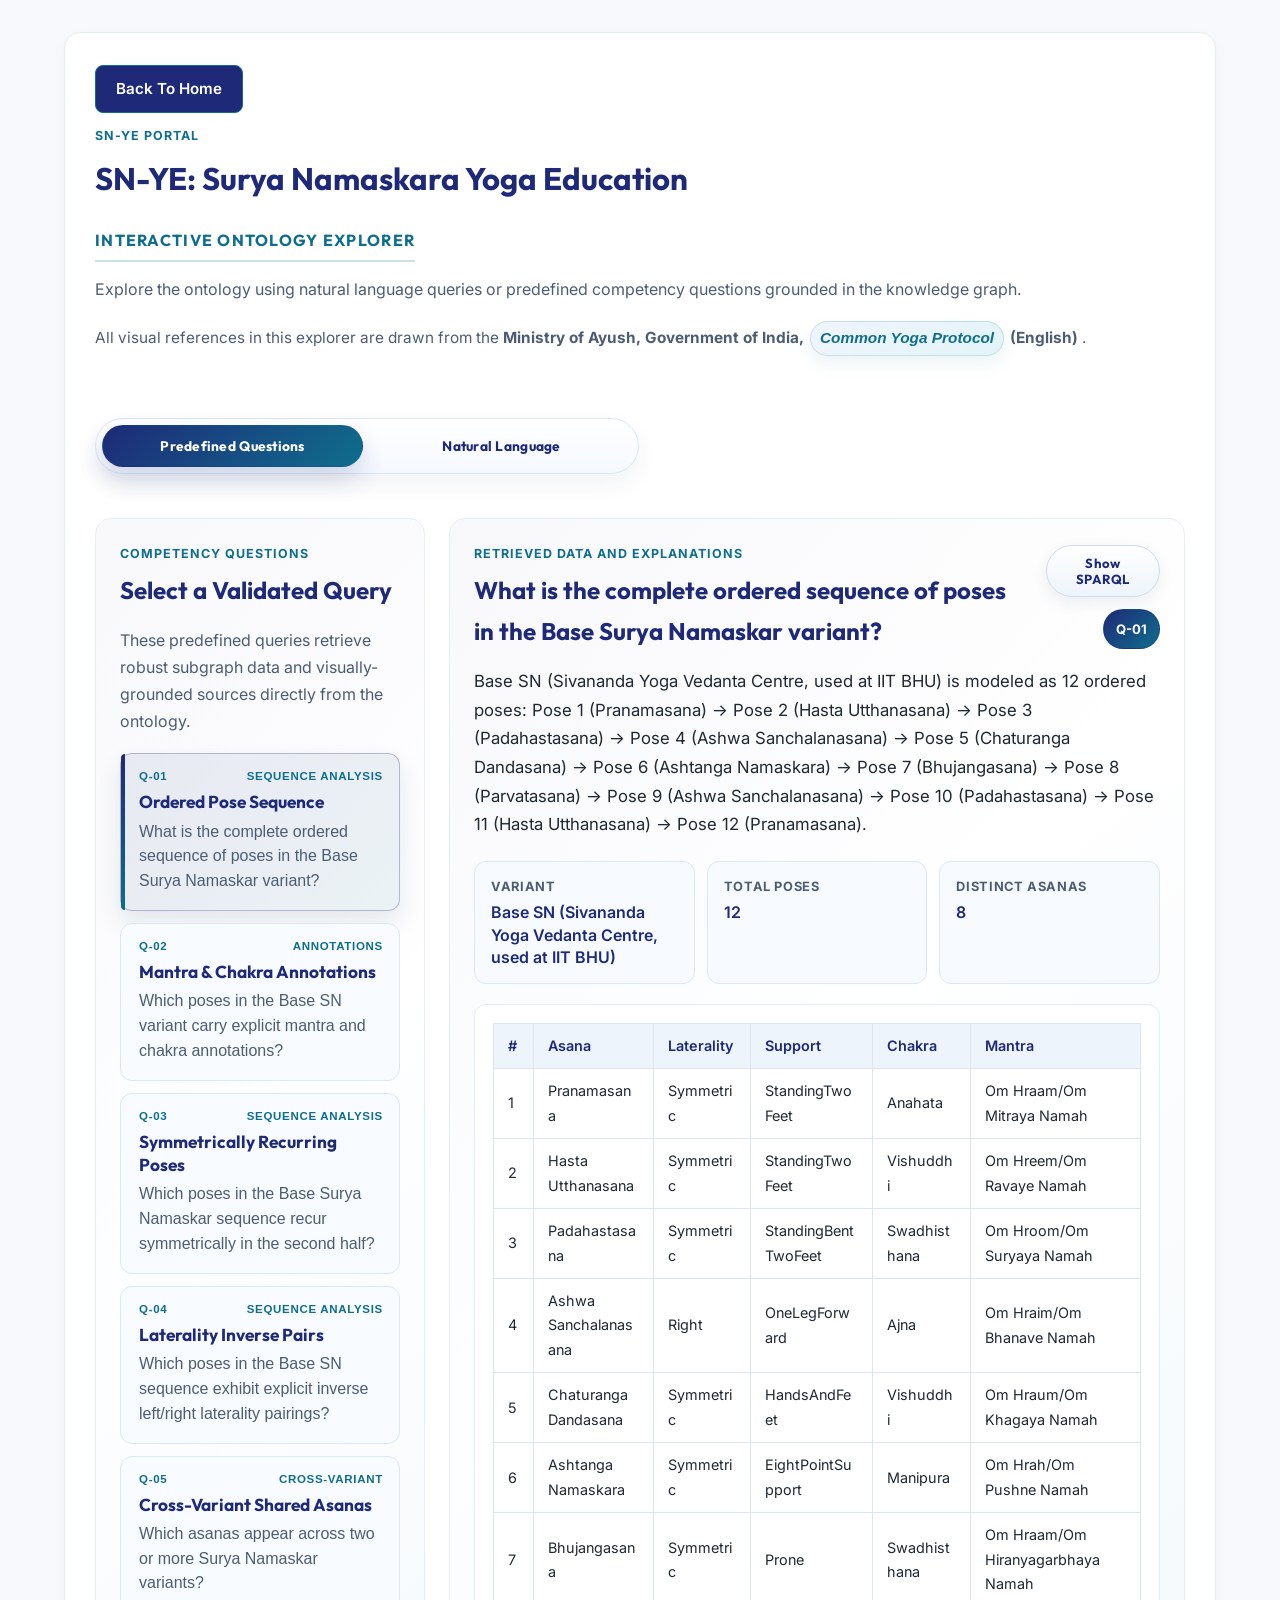
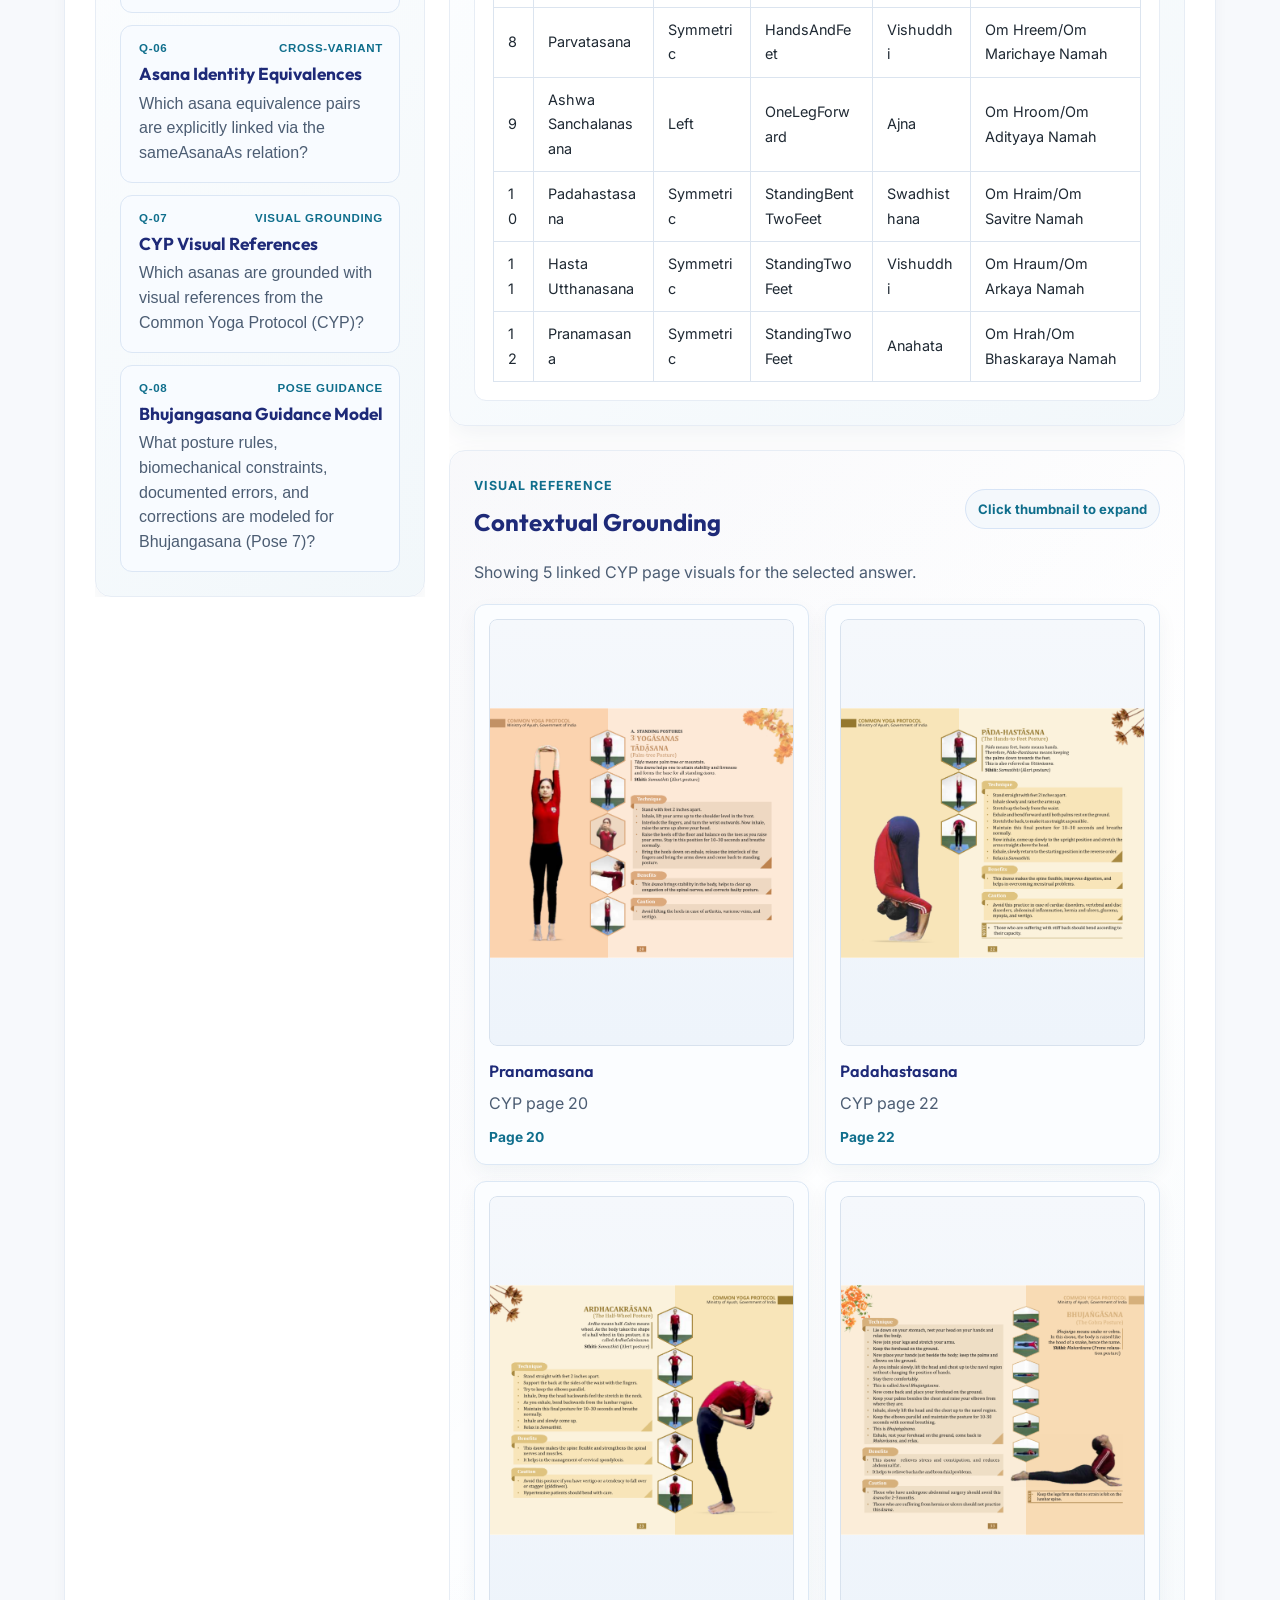
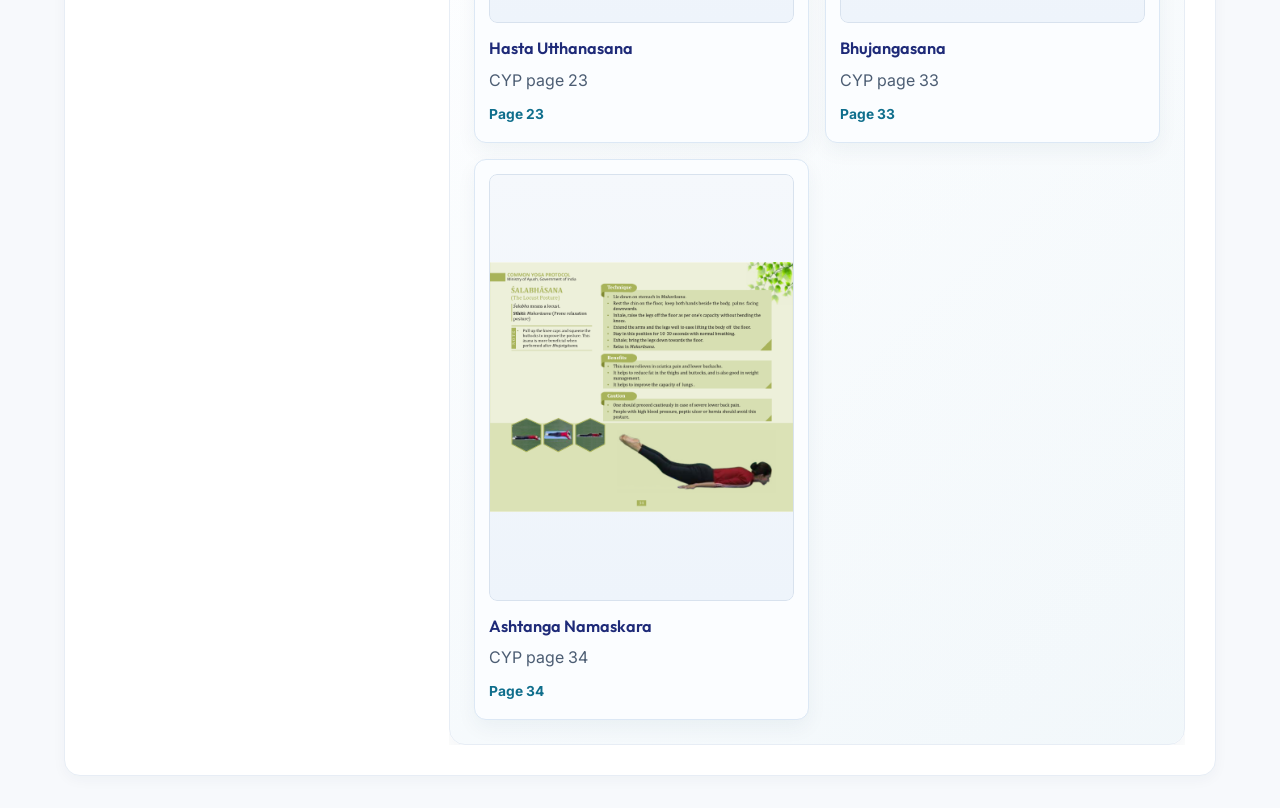
==== commit 6d476816: "update" ====
--- a/education.html
+++ b/education.html
@@ -44,23 +44,20 @@
             <div class="education-workspace-heading">
               <p class="education-kicker">SN-YE Portal</p>
               <h1>SN-YE: Surya Namaskara Yoga Education</h1>
-              <p class="education-subtitle">Interactive Ontology Explorer</p>
+              <p class="education-subtitle education-subtitle--highlight">Interactive Ontology Explorer</p>
               <p class="education-panel-copy education-workspace-copy">
                 Explore the ontology using natural language queries or predefined competency questions grounded in the knowledge graph.
               </p>
+              <p class="education-panel-copy education-workspace-reference">
+                All visual references in this explorer are drawn from the
+                <a href="https://www.yogamdniy.nic.in/ckfinder/userfiles/files/Common%20Yoga%20Protocol%20Book%20_%20English%20(1).pdf" target="_blank" rel="noopener noreferrer">
+                  Ministry of Ayush, Government of India, <span class="keyword-highlight"><em>Common Yoga Protocol</em></span> (English)
+                </a>.
+              </p>
             </div>
           </header>
 
           <div class="education-workspace-switch" role="tablist" aria-label="Workspace mode" style="margin-bottom: 24px;">
-            <button
-              type="button"
-              class="education-workspace-switch-button"
-              id="education-mode-custom"
-              data-workspace-mode="custom"
-              aria-pressed="true"
-            >
-              Natural Language to SPARQL
-            </button>
             <button
               type="button"
               class="education-workspace-switch-button"
@@ -70,6 +67,15 @@
             >
               Predefined Questions
             </button>
+            <button
+              type="button"
+              class="education-workspace-switch-button"
+              id="education-mode-custom"
+              data-workspace-mode="custom"
+              aria-pressed="true"
+            >
+              Natural Language
+            </button>
           </div>
 
           <div class="education-layout-container">
@@ -92,38 +98,49 @@
                   </p>
 
                   <form class="education-composer-form" id="education-ai-form" aria-label="Custom natural language question composer">
-                    <div class="education-composer-config-grid">
-                      <div class="education-composer-field">
-                        <label class="education-composer-label" for="education-api-key">Gemini API key</label>
-                        <input
-                          id="education-api-key"
-                          class="education-composer-input"
-                          name="education-api-key"
-                          type="password"
-                          spellcheck="false"
-                          autocomplete="off"
-                          placeholder="Paste your Gemini API key"
-                        />
-                        <p class="education-panel-copy" style="margin-top: 8px; margin-bottom: 0; font-size: 0.92rem;">
-                          Stored only in this browser via local storage. It is not committed to GitHub.
-                        </p>
+                    <details class="education-config-panel">
+                      <summary class="education-config-summary">
+                        <span>Gemini API Key &amp; Model</span>
+                        <span class="education-config-summary-note">Required</span>
+                      </summary>
+                      <div class="education-config-panel-body">
+                        <div class="education-composer-config-grid">
+                          <div class="education-composer-field">
+                            <label class="education-composer-label" for="education-api-key">Gemini API key</label>
+                            <input
+                              id="education-api-key"
+                              class="education-composer-input education-composer-input--single-line"
+                              name="education-api-key"
+                              type="password"
+                              spellcheck="false"
+                              autocomplete="off"
+                              placeholder="Paste your Gemini API key"
+                            />
+                          </div>
+                          <div class="education-composer-field">
+                            <label class="education-composer-label" for="education-ai-model">Model</label>
+                            <select id="education-ai-model" class="education-composer-select" name="education-ai-model">
+                              <option value="gemma-4-31b-it" selected>Gemma 4 31B</option>
+                              <option value="gemma-4-26b-a4b-it">Gemma 4 26B</option>
+                              <option value="gemini-3.1-flash-lite-preview">Gemini 3.1 Flash-Lite Preview</option>
+                              <option value="gemini-3-flash-preview">Gemini 3 Flash Preview</option>
+                              <option value="gemini-2.5-flash">Gemini 2.5 Flash</option>
+                              <option value="gemini-2.5-flash-lite">Gemini 2.5 Flash-Lite</option>
+                            </select>
+                          </div>
+                        </div>
                       </div>
-                      <div class="education-composer-field">
-                        <label class="education-composer-label" for="education-ai-model">Model configuration</label>
-                        <select id="education-ai-model" class="education-composer-select" name="education-ai-model">
-                          <option value="gemma-4-31b-it" selected>gemma-4-31b-it</option>
-                          <option value="gemma-4-26b-a4b-it">gemma-4-26b-a4b-it</option>
-                          <option value="gemma-2-27b-it">gemma-2-27b-it</option>
-                          <option value="gemini-2.5-flash">gemini-2.5-flash</option>
-                          <option value="gemini-2.5-flash-lite">gemini-2.5-flash-lite</option>
-                          <option value="gemini-2.5-pro">gemini-2.5-pro</option>
-                          <option value="gemini-2.0-flash">gemini-2.0-flash</option>
-                          <option value="gemini-1.5-pro">gemini-1.5-pro</option>
-                        </select>
-                      </div>
-                    </div>
-
-                    <label class="education-composer-label" for="education-ai-question">Input prompt</label>
+                    </details>
+
+                    <div class="education-label-row">
+                      <label class="education-composer-label" for="education-ai-question">Input prompt</label>
+                      <span class="education-info-popover">
+                        <button type="button" class="education-info-button" aria-label="API key info">i</button>
+                        <span class="education-info-tooltip" role="tooltip">
+                          A Gemini API key is required to generate SPARQL and the natural language explanation. Open the Gemini API Key &amp; Model section to add it.
+                        </span>
+                      </span>
+                    </div>
                     <textarea
                       id="education-ai-question"
                       class="education-composer-input"
@@ -190,13 +207,18 @@
                     <button type="button" class="education-inline-button education-inline-button--ghost" id="nl-toggle-sparql">View SPARQL</button>
                   </div>
 
-                  <button type="button" class="education-composer-button education-composer-button--primary" id="education-ai-explain" style="margin-bottom: 24px;">
-                    Generate NL Explanation
-                  </button>
-
-                  <!-- The purple highlight box for LLM explanation -->
-                  <div class="llm-explanation-box" id="education-nl-explanation" style="display: none; margin-top: 0; margin-bottom: 24px;">
-                    <strong>Explanation:</strong> <span id="education-nl-explanation-text"></span>
+                  <div class="llm-explanation-box" id="education-nl-explanation" hidden>
+                    <div class="education-llm-heading">
+                      <strong>Explanation</strong>
+                      <span class="education-llm-dots" id="education-nl-explanation-loading" role="status" aria-label="Generating explanation" hidden>
+                        <span></span>
+                        <span></span>
+                        <span></span>
+                      </span>
+                    </div>
+                    <div class="education-llm-copy" id="education-nl-explanation-body" hidden>
+                      <span id="education-nl-explanation-text"></span>
+                    </div>
                   </div>
 
                   <div class="education-facts" id="education-nl-facts" aria-label="Answer facts"></div>
@@ -216,7 +238,6 @@
                       <p class="education-kicker">Competency Questions</p>
                       <h2>Select a Validated Query</h2>
                     </div>
-                    <span class="education-status-pill" id="education-status">Loading ontology</span>
                   </div>
 
                   <p class="education-panel-copy">
@@ -231,7 +252,7 @@
                 <div class="education-panel education-answer-panel">
                   <div class="education-panel-header education-panel-header--spread">
                     <div>
-                      <p class="education-kicker">Retrieved Data Payload</p>
+                      <p class="education-kicker">Retrieved Data and Explanations</p>
                       <h2 id="education-answer-title">Select a query...</h2>
                     </div>
                     <div class="education-answer-header-actions">
--- a/css/style.css
+++ b/css/style.css
@@ -115,6 +115,12 @@
   font-weight: 600;
 }
 
+.ontology-subtitle {
+  color: var(--accent-color);
+  font-weight: 600;
+  margin-bottom: 24px;
+}
+
 section {
   background: var(--panel-bg);
   border: 1px solid var(--panel-border);
--- a/css/education.css
+++ b/css/education.css
@@ -149,6 +149,23 @@
   background-clip: text;
 }
 
+.education-subtitle--highlight {
+  display: inline-block;
+  align-self: flex-start;
+  margin-top: 10px;
+  padding: 0 0 6px;
+  border-bottom: 2px solid rgba(15, 110, 140, 0.22);
+  background: none;
+  color: var(--accent-secondary);
+  font-size: 1rem;
+  font-weight: 700;
+  letter-spacing: 0.08em;
+  text-transform: uppercase;
+  -webkit-text-fill-color: initial;
+  background-clip: border-box;
+  box-shadow: none;
+}
+
 .education-intro-panel {
   position: relative;
   overflow: hidden;
@@ -320,18 +337,53 @@
 }
 
 .education-workspace-header h1 {
-  max-width: 920px;
+  max-width: 1120px;
   margin-bottom: 12px;
   font-size: 2.1rem;
 }
 
 .education-workspace-heading {
-  max-width: 920px;
+  max-width: 1120px;
 }
 
 .education-workspace-copy {
-  max-width: 860px;
+  max-width: 1040px;
   margin-bottom: 0;
+}
+
+.education-workspace-reference {
+  max-width: 1040px;
+  margin-top: 12px;
+  margin-bottom: 0;
+  font-size: 0.96rem;
+}
+
+.education-workspace-reference a {
+  color: inherit;
+  font-weight: 700;
+  text-decoration: none;
+}
+
+.education-workspace-reference a:hover .keyword-highlight,
+.education-workspace-reference a:focus-visible .keyword-highlight {
+  box-shadow: 0 0 0 2px rgba(15, 110, 140, 0.18);
+}
+
+.education-workspace-reference .keyword-highlight {
+  display: inline-flex;
+  align-items: center;
+  padding: 3px 9px;
+  margin: 0 2px;
+  border: 1px solid rgba(15, 110, 140, 0.16);
+  border-radius: 999px;
+  background: linear-gradient(135deg, rgba(238, 244, 251, 0.95), rgba(226, 244, 248, 0.98));
+  color: var(--accent-secondary);
+  box-shadow: 0 8px 18px rgba(15, 110, 140, 0.08);
+  transition: box-shadow 0.2s ease, transform 0.2s ease;
+}
+
+.education-workspace-reference a:hover .keyword-highlight {
+  transform: translateY(-1px);
 }
 
 .education-workspace-actions {
@@ -387,6 +439,8 @@
 .education-workspace-switch {
   display: inline-grid;
   grid-template-columns: repeat(2, minmax(0, 1fr));
+  width: min(50%, 34rem);
+  max-width: 100%;
   gap: 8px;
   padding: 6px;
   border: 1px solid #dce7f5;
@@ -450,8 +504,15 @@
 
 .education-composer-panel,
 .education-runtime-panel {
+  isolation: isolate;
+}
+
+.education-composer-panel {
+  overflow: visible;
+}
+
+.education-runtime-panel {
   overflow: hidden;
-  isolation: isolate;
 }
 
 .education-composer-panel .education-panel-header--spread {
@@ -580,15 +641,136 @@
   gap: 14px;
 }
 
+.education-config-panel {
+  border: 1px solid #dae6f4;
+  border-radius: var(--radius-md);
+  background: linear-gradient(180deg, #ffffff 0%, #f7fbff 100%);
+  box-shadow: inset 0 1px 0 rgba(255, 255, 255, 0.72), 0 10px 22px rgba(22, 50, 79, 0.04);
+  overflow: hidden;
+}
+
+.education-config-panel[open] {
+  border-color: rgba(15, 110, 140, 0.26);
+  box-shadow: 0 14px 28px rgba(22, 50, 79, 0.08);
+}
+
+.education-config-summary {
+  display: flex;
+  align-items: center;
+  justify-content: space-between;
+  gap: 12px;
+  padding: 14px 16px;
+  cursor: pointer;
+  color: var(--accent-color);
+  font-family: var(--font-heading);
+  font-size: 0.96rem;
+  font-weight: 700;
+  list-style: none;
+}
+
+.education-config-summary::-webkit-details-marker {
+  display: none;
+}
+
+.education-config-summary::after {
+  content: "+";
+  font-size: 1.1rem;
+  line-height: 1;
+  color: var(--accent-secondary);
+}
+
+.education-config-panel[open] .education-config-summary::after {
+  content: "−";
+}
+
+.education-config-summary-note {
+  display: inline-flex;
+  align-items: center;
+  justify-content: center;
+  padding: 6px 10px;
+  border-radius: 999px;
+  background: #eef4fb;
+  border: 1px solid #d7e4f6;
+  color: var(--accent-secondary);
+  font-size: 0.72rem;
+  font-weight: 700;
+  letter-spacing: 0.05em;
+  text-transform: uppercase;
+}
+
+.education-config-panel-body {
+  padding: 0 16px 16px;
+}
+
 .education-composer-config-grid {
   display: grid;
-  grid-template-columns: 1fr;
+  grid-template-columns: repeat(2, minmax(0, 1fr));
   gap: 12px;
+  align-items: start;
 }
 
 .education-composer-field {
   display: grid;
   gap: 8px;
+}
+
+.education-label-row {
+  display: flex;
+  align-items: center;
+  gap: 10px;
+  flex-wrap: wrap;
+}
+
+.education-info-popover {
+  position: relative;
+  display: inline-flex;
+  align-items: center;
+}
+
+.education-info-button {
+  display: inline-flex;
+  align-items: center;
+  justify-content: center;
+  width: 22px;
+  height: 22px;
+  border: none;
+  border-radius: 999px;
+  background: linear-gradient(135deg, #fbbf24 0%, #f97316 100%);
+  color: #ffffff;
+  font-family: var(--font-heading);
+  font-size: 0.78rem;
+  font-weight: 800;
+  cursor: help;
+  box-shadow: 0 8px 16px rgba(249, 115, 22, 0.22);
+}
+
+.education-info-tooltip {
+  position: absolute;
+  top: 50%;
+  left: calc(100% + 12px);
+  width: min(320px, 62vw);
+  padding: 12px 14px;
+  border: 1px solid rgba(15, 110, 140, 0.18);
+  border-radius: var(--radius-md);
+  background: linear-gradient(180deg, #fff9eb 0%, #fff3d6 100%);
+  color: #7c2d12;
+  font-size: 0.86rem;
+  font-weight: 600;
+  line-height: 1.55;
+  opacity: 0;
+  visibility: hidden;
+  transform: translateY(-50%) translateX(-8px);
+  transition: opacity 0.2s ease, transform 0.2s ease, visibility 0.2s ease;
+  box-shadow: 0 12px 26px rgba(124, 45, 18, 0.12);
+  z-index: 20;
+  pointer-events: none;
+}
+
+.education-info-popover:hover .education-info-tooltip,
+.education-info-popover:focus-within .education-info-tooltip {
+  opacity: 1;
+  visibility: visible;
+  transform: translateY(-50%) translateX(0);
 }
 
 .education-composer-signal-row,
@@ -1123,6 +1305,40 @@
   background: #fff5f5;
   color: #9f1239;
   font-weight: 600;
+}
+
+.education-llm-heading {
+  display: flex;
+  align-items: center;
+  gap: 10px;
+}
+
+.education-llm-copy {
+  color: #3b2856;
+  line-height: 1.65;
+}
+
+.education-llm-dots {
+  display: inline-flex;
+  align-items: center;
+  gap: 5px;
+}
+
+.education-llm-dots span {
+  width: 7px;
+  height: 7px;
+  border-radius: 999px;
+  background: #5b358e;
+  opacity: 0.24;
+  animation: educationPulseDot 1.1s ease-in-out infinite;
+}
+
+.education-llm-dots span:nth-child(2) {
+  animation-delay: 0.15s;
+}
+
+.education-llm-dots span:nth-child(3) {
+  animation-delay: 0.3s;
 }
 
 .education-visuals {
@@ -1325,6 +1541,18 @@
     grid-template-columns: 1fr;
   }
 
+  .education-info-tooltip {
+    top: calc(100% + 12px);
+    left: 0;
+    width: min(340px, 80vw);
+    transform: translateY(0);
+  }
+
+  .education-info-popover:hover .education-info-tooltip,
+  .education-info-popover:focus-within .education-info-tooltip {
+    transform: translateY(0);
+  }
+
   .education-question-list {
     grid-template-columns: 1fr;
   }
@@ -1476,7 +1704,8 @@
 @media (prefers-reduced-motion: reduce) {
   .education-composer-panel::after,
   .education-runtime-panel::after,
-  .education-runtime-card {
+  .education-runtime-card,
+  .education-llm-dots span {
     animation: none;
   }
 
@@ -1490,6 +1719,8 @@
 }
 
 .llm-explanation-box {
+  display: grid;
+  gap: 10px;
   margin-top: 20px;
   padding: 16px;
   border-radius: var(--radius-md);
@@ -1503,6 +1734,34 @@
   color: #5b358e;
 }
 
+.llm-explanation-box[hidden],
+.education-llm-dots[hidden],
+.education-llm-copy[hidden] {
+  display: none !important;
+}
+
+@keyframes educationSpin {
+  from {
+    transform: rotate(0deg);
+  }
+  to {
+    transform: rotate(360deg);
+  }
+}
+
+@keyframes educationPulseDot {
+  0%,
+  80%,
+  100% {
+    transform: translateY(0) scale(0.72);
+    opacity: 0.24;
+  }
+  40% {
+    transform: translateY(-1px) scale(1);
+    opacity: 1;
+  }
+}
+
 .visual-reference-thumbnail {
   width: 140px;
   height: auto;
@@ -1530,4 +1789,3 @@
   padding-left: 2vw !important;
   padding-right: 2vw !important;
 }
-
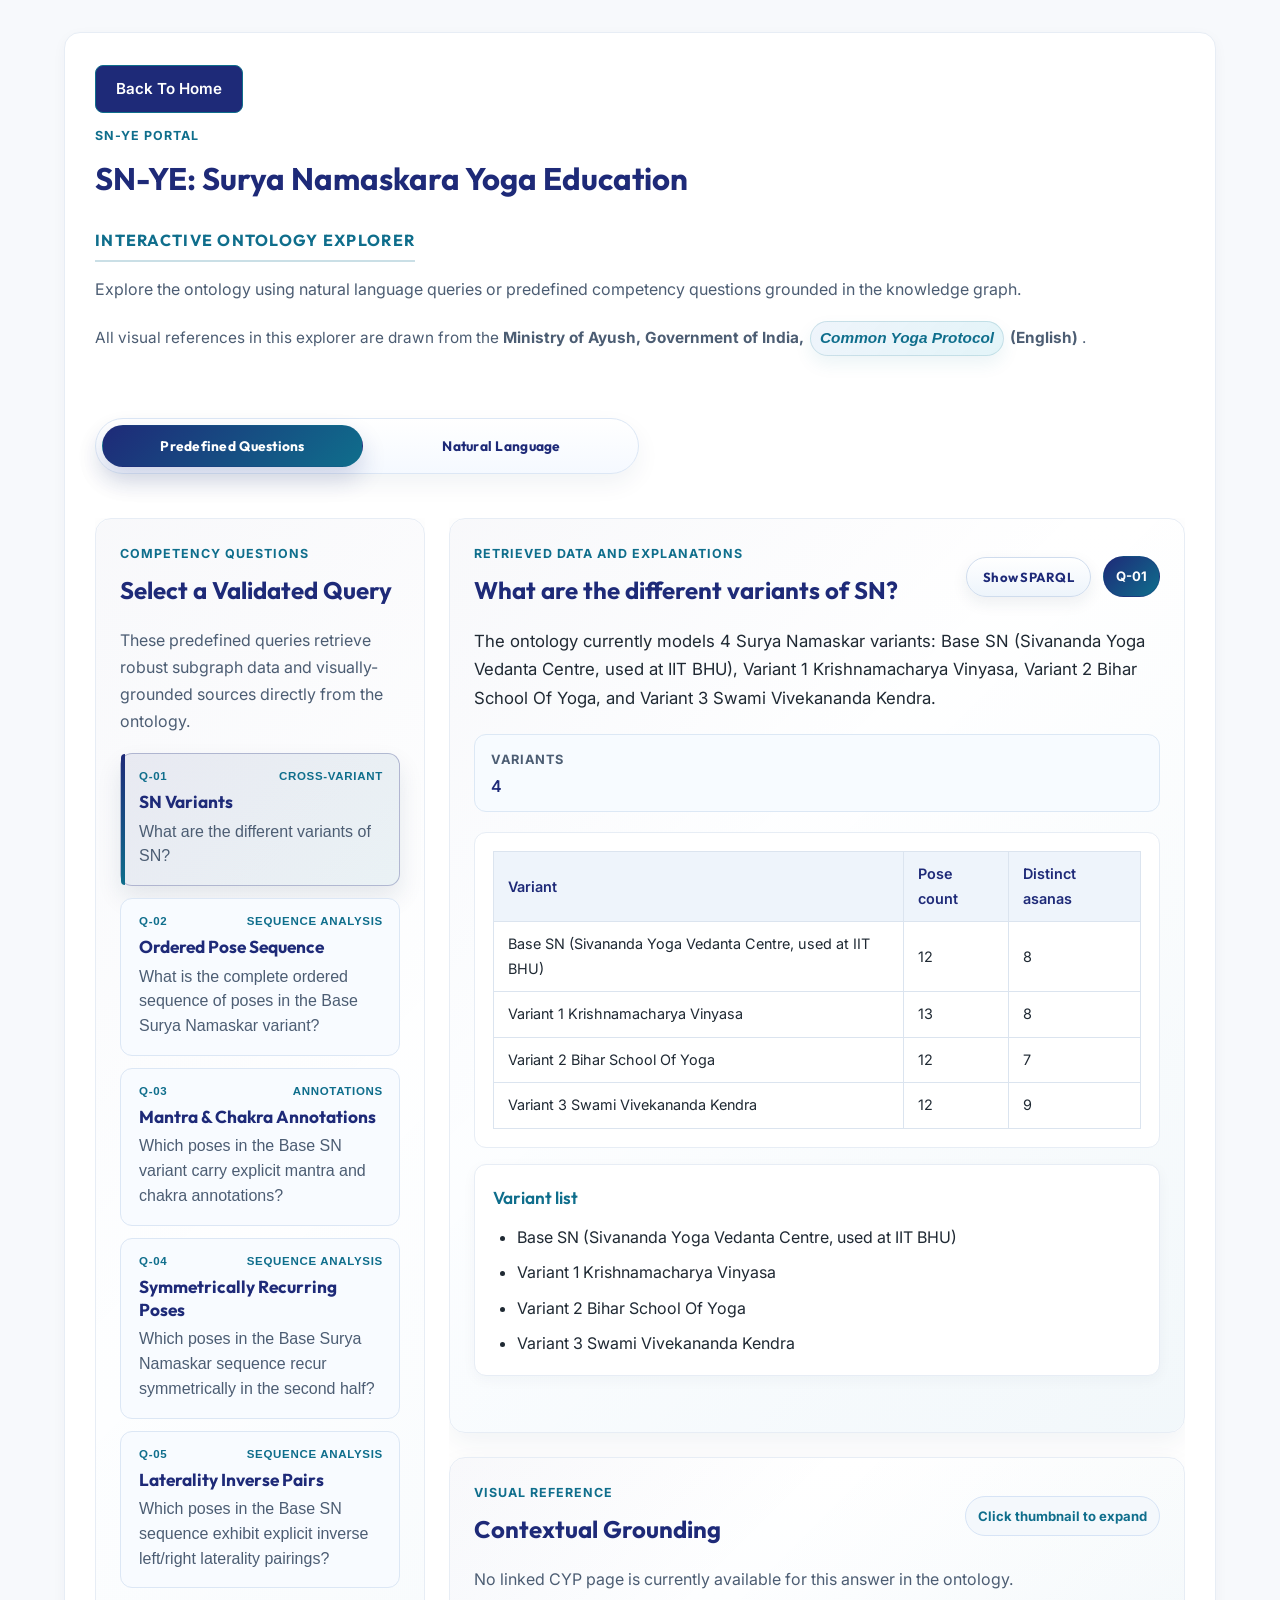
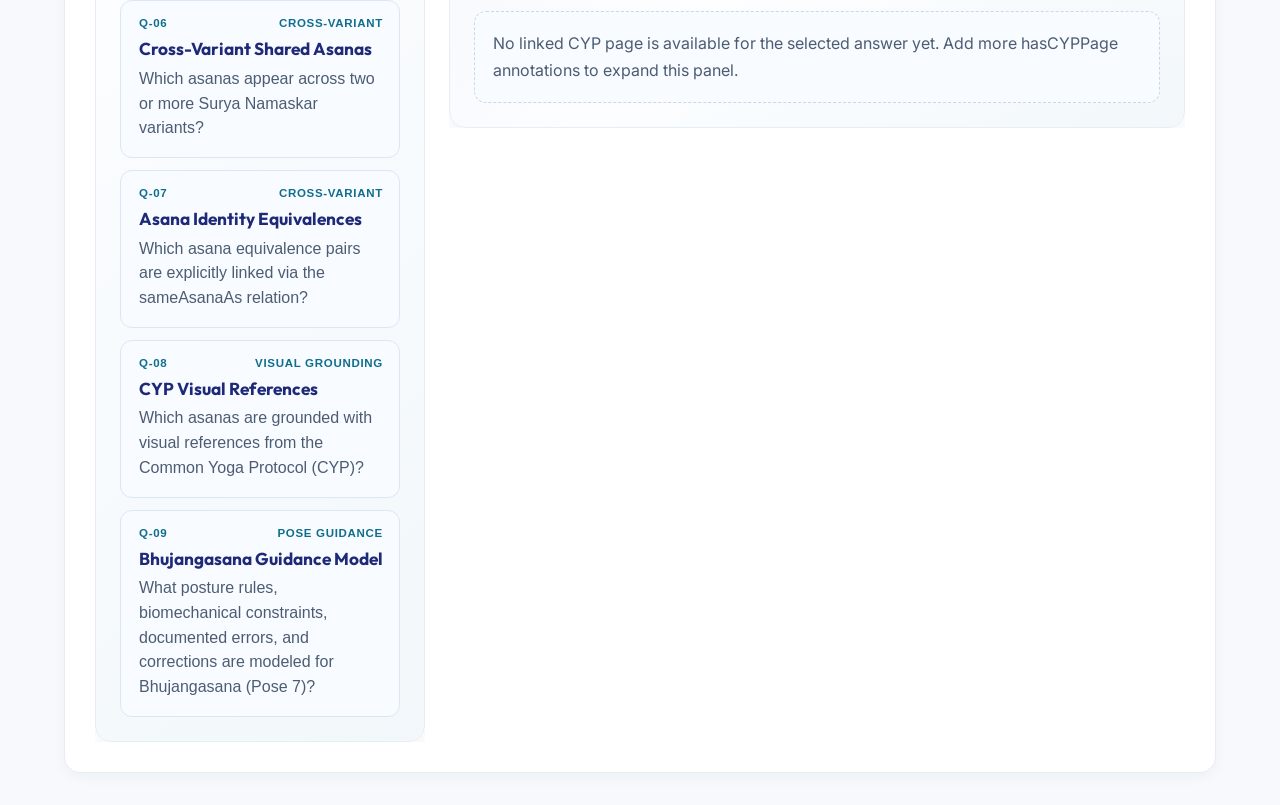
==== commit cc60d3ce: "update" ====
--- a/education.html
+++ b/education.html
@@ -173,6 +173,7 @@
                   <div class="education-panel-copy" style="flex: 1;">
                     <p>Select a model and enter a natural language prompt on the left to begin generating custom queries dynamically. If you're not sure where to start, try these tested examples:</p>
                     <ul style="margin-top: 16px; margin-left: 20px; line-height: 1.6; color: var(--text-color);">
+                      <li>"What are the different variants of SN?"</li>
                       <li>"What is the ordered sequence of poses in the Base Surya Namaskar (Sivananda) variant?"</li>
                       <li>"What rules and common errors are documented for Bhujangasana (Pose 7)?"</li>
                       <li>"Which poses in Base SN carry mantra and chakra annotations?"</li>
--- a/css/education.css
+++ b/css/education.css
@@ -1220,6 +1220,44 @@
   min-width: 560px;
 }
 
+.education-table-cell--asana {
+  min-width: 168px;
+}
+
+.education-asana-chip {
+  --education-asana-accent: #0f6e8c;
+  --education-asana-bg: #eef5fb;
+  --education-asana-border: #c8dced;
+  --education-asana-text: #1f3d5c;
+  display: inline-grid;
+  grid-template-columns: auto minmax(0, 1fr);
+  align-items: center;
+  gap: 8px;
+  max-width: 100%;
+  padding: 6px 10px;
+  border: 1px solid var(--education-asana-border);
+  border-radius: 999px;
+  background: var(--education-asana-bg);
+  color: var(--education-asana-text);
+  box-shadow: inset 0 1px 0 rgba(255, 255, 255, 0.72);
+  font-size: 0.84rem;
+  font-weight: 700;
+  line-height: 1.35;
+}
+
+.education-asana-chip-marker {
+  width: 10px;
+  height: 10px;
+  border-radius: 999px;
+  background: var(--education-asana-accent);
+  flex-shrink: 0;
+}
+
+.education-asana-chip-label {
+  min-width: 0;
+  overflow-wrap: anywhere;
+}
+
 .education-query-box {
   margin-top: 22px;
   padding: 18px;
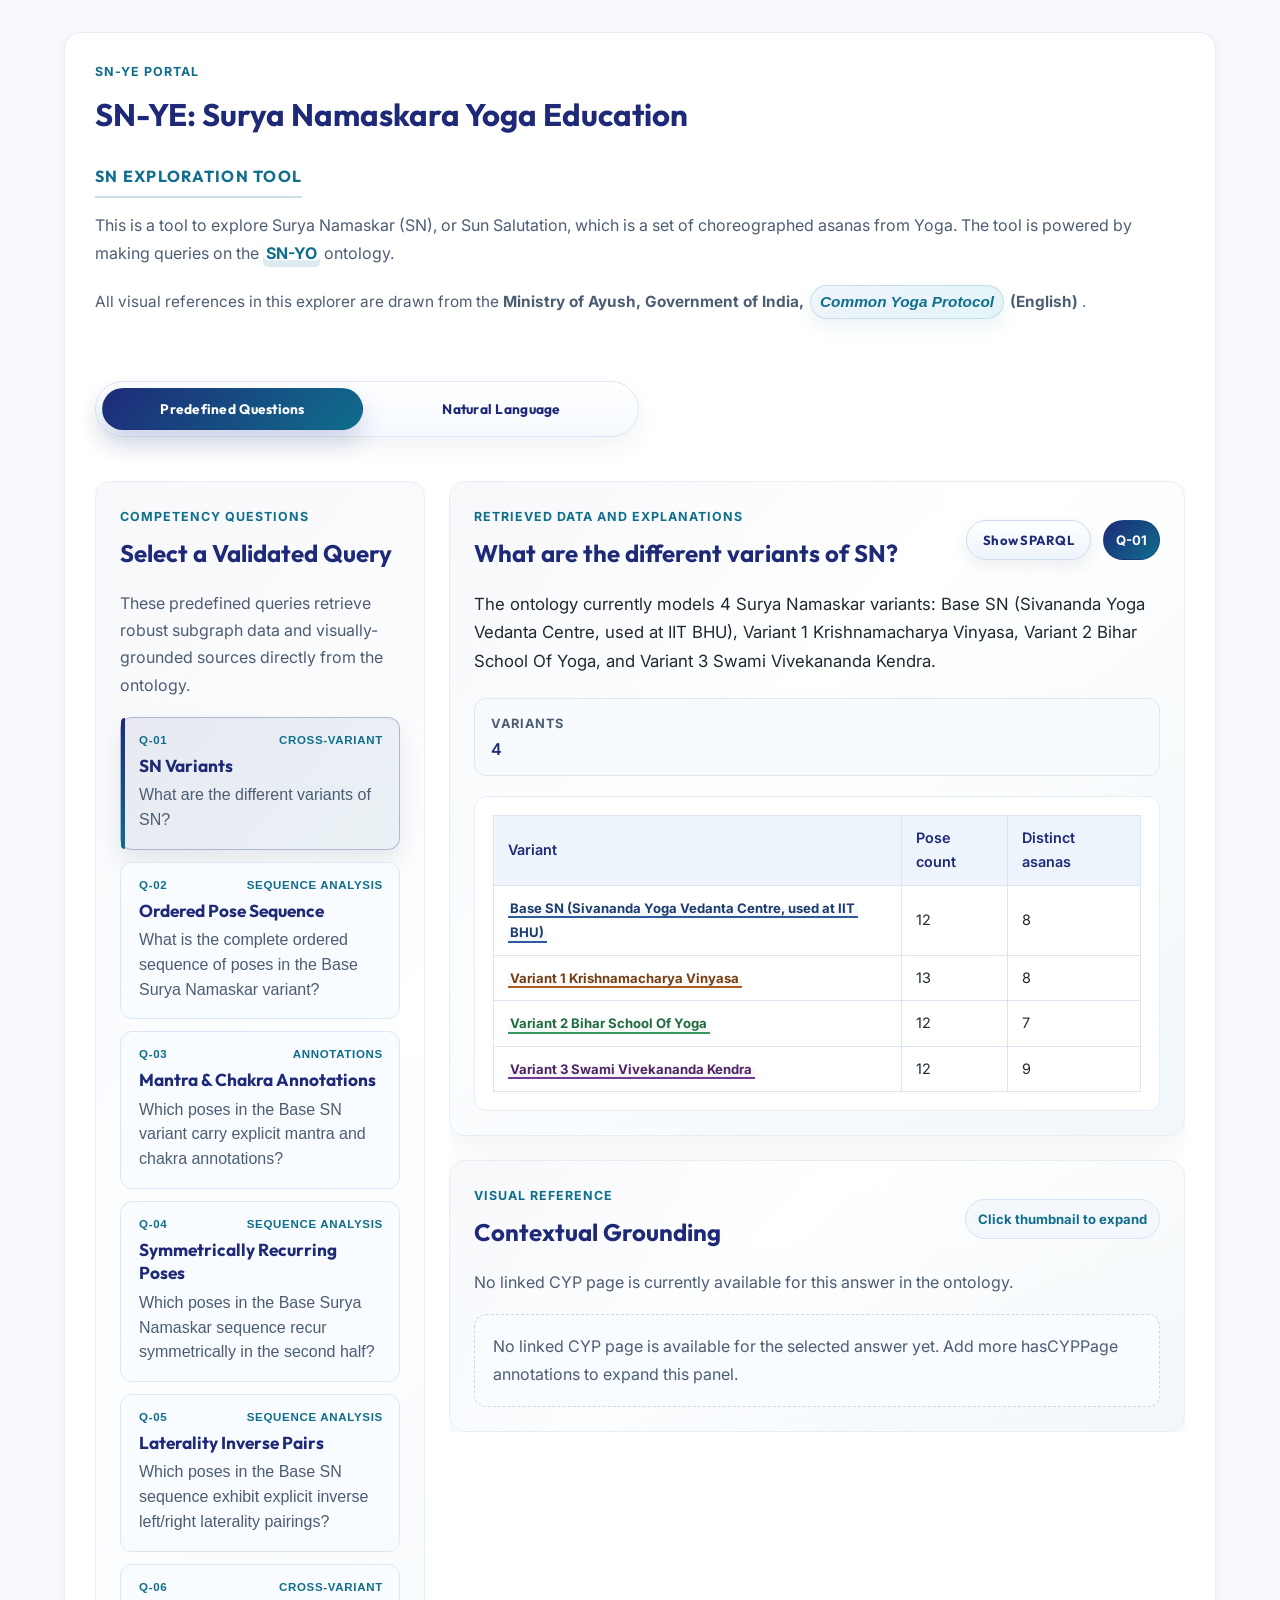
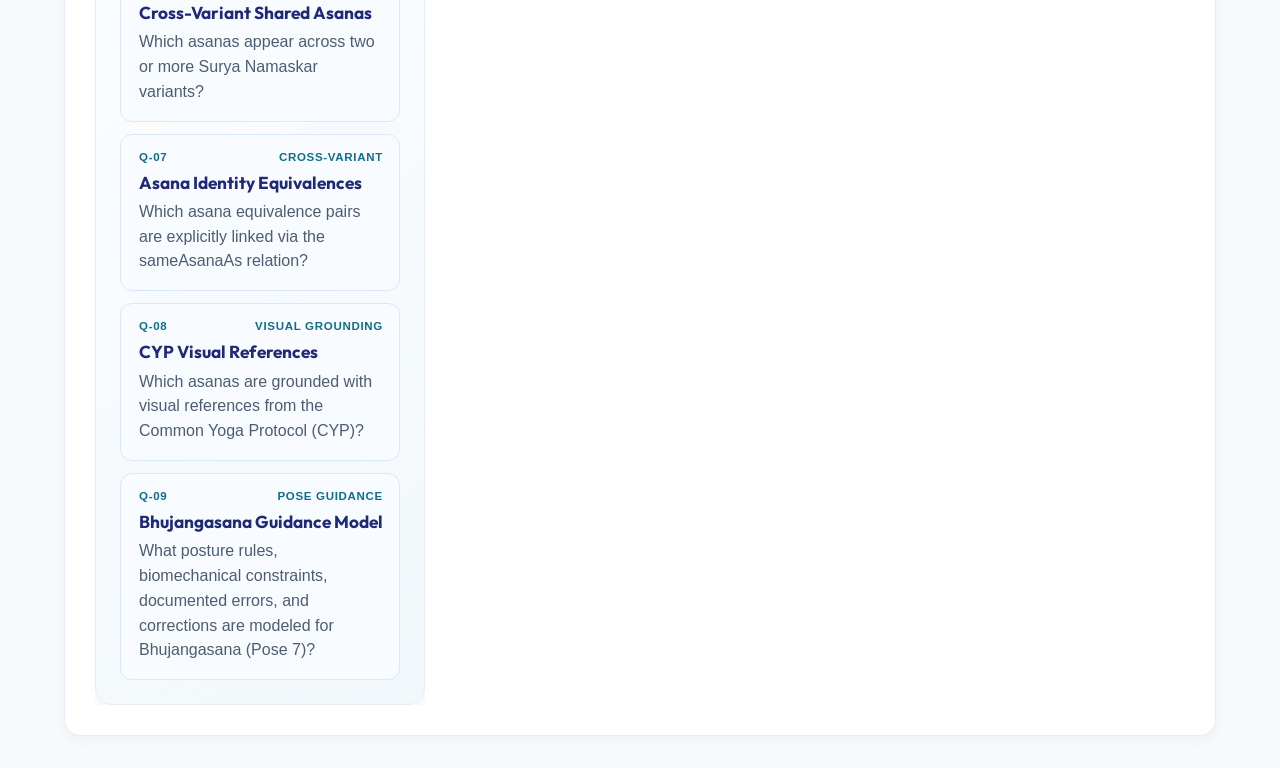
==== commit ce382ad5: "update" ====
--- a/education.html
+++ b/education.html
@@ -22,9 +22,6 @@
       gap: 12px;
       margin-bottom: 24px;
     }
-    .education-workspace-actions {
-      align-self: flex-start;
-    }
   </style>
 </head>
 <body class="education-page education-body education-body--workspace">
@@ -38,15 +35,12 @@
       >
         <div class="education-workspace-shell">
           <header class="education-workspace-header">
-            <div class="education-workspace-actions">
-              <a class="btn btn-outline" href="index.html">Back To Home</a>
-            </div>
             <div class="education-workspace-heading">
               <p class="education-kicker">SN-YE Portal</p>
               <h1>SN-YE: Surya Namaskara Yoga Education</h1>
-              <p class="education-subtitle education-subtitle--highlight">Interactive Ontology Explorer</p>
+              <p class="education-subtitle education-subtitle--highlight">SN Exploration Tool</p>
               <p class="education-panel-copy education-workspace-copy">
-                Explore the ontology using natural language queries or predefined competency questions grounded in the knowledge graph.
+                This is a tool to explore Surya Namaskar (SN), or Sun Salutation, which is a set of choreographed asanas from Yoga. The tool is powered by making queries on the <a class="education-inline-home-link" href="index.html">SN-YO</a> ontology.
               </p>
               <p class="education-panel-copy education-workspace-reference">
                 All visual references in this explorer are drawn from the
@@ -282,7 +276,6 @@
                         <p class="education-kicker">Source SPARQL Template</p>
                         <div class="education-query-actions">
                           <span class="education-query-note" id="education-query-note">Local evaluation</span>
-                          <button type="button" class="education-inline-button" id="education-query-run" disabled aria-disabled="true">Examine Evaluator execution</button>
                         </div>
                       </div>
                       <pre id="education-sparql" class="education-code"></pre>
--- a/css/education.css
+++ b/css/education.css
@@ -349,6 +349,23 @@
 .education-workspace-copy {
   max-width: 1040px;
   margin-bottom: 0;
+}
+
+.education-inline-home-link {
+  display: inline-block;
+  padding: 0 0.18em;
+  color: var(--accent-secondary);
+  font-weight: 700;
+  text-decoration: none;
+  border-radius: 0.32em;
+  box-shadow: inset 0 -0.42em 0 rgba(15, 110, 140, 0.14);
+  transition: color 0.2s ease, box-shadow 0.2s ease;
+}
+
+.education-inline-home-link:hover,
+.education-inline-home-link:focus-visible {
+  color: var(--accent-color);
+  box-shadow: inset 0 -0.42em 0 rgba(30, 42, 120, 0.18);
 }
 
 .education-workspace-reference {
@@ -1224,6 +1241,53 @@
   min-width: 168px;
 }
 
+.education-table-cell--variant {
+  min-width: 240px;
+}
+
+.education-table-cell--visual {
+  min-width: 128px;
+}
+
+.education-table-visual-button {
+  display: inline-flex;
+  flex-direction: column;
+  align-items: center;
+  gap: 8px;
+  width: 100%;
+  max-width: 104px;
+  padding: 8px;
+  border: 1px solid #d5e1ef;
+  border-radius: 14px;
+  background: linear-gradient(180deg, #ffffff 0%, #f7fbff 100%);
+  color: var(--accent-color);
+  cursor: pointer;
+  transition: transform 0.18s ease, box-shadow 0.18s ease, border-color 0.18s ease;
+}
+
+.education-table-visual-button:hover,
+.education-table-visual-button:focus-visible {
+  border-color: rgba(15, 110, 140, 0.32);
+  box-shadow: 0 10px 22px rgba(22, 50, 79, 0.12);
+  transform: translateY(-1px);
+}
+
+.education-table-visual-image {
+  display: block;
+  width: 100%;
+  aspect-ratio: 1 / 1;
+  object-fit: cover;
+  border-radius: 10px;
+  box-shadow: 0 1px 0 rgba(255, 255, 255, 0.72), 0 0 0 1px rgba(31, 61, 92, 0.08);
+}
+
+.education-table-visual-label {
+  font-size: 0.74rem;
+  font-weight: 700;
+  line-height: 1.2;
+  text-align: center;
+}
+
 .education-asana-chip {
   --education-asana-accent: #0f6e8c;
   --education-asana-bg: #eef5fb;
@@ -1256,6 +1320,38 @@
 .education-asana-chip-label {
   min-width: 0;
   overflow-wrap: anywhere;
+}
+
+.education-variant-chip {
+  --education-variant-accent: #2c5aa0;
+  --education-variant-bg: #f4f8fd;
+  --education-variant-border: #d6e1f1;
+  --education-variant-text: #23446f;
+  display: inline;
+  max-width: 100%;
+  padding: 0;
+  border: none;
+  background: none;
+  color: var(--education-variant-text);
+  box-shadow: none;
+  font-size: 0.82rem;
+  font-weight: 700;
+  line-height: 1.45;
+}
+
+.education-variant-chip-rail {
+  display: none;
+}
+
+.education-variant-chip-label {
+  display: inline;
+  min-width: 0;
+  overflow-wrap: anywhere;
+  padding: 0 0.18em 0.04em;
+  border-bottom: 2px solid var(--education-variant-accent);
+  background: linear-gradient(180deg, transparent 56%, var(--education-variant-bg) 56%);
+  -webkit-box-decoration-break: clone;
+  box-decoration-break: clone;
 }
 
 .education-query-box {
